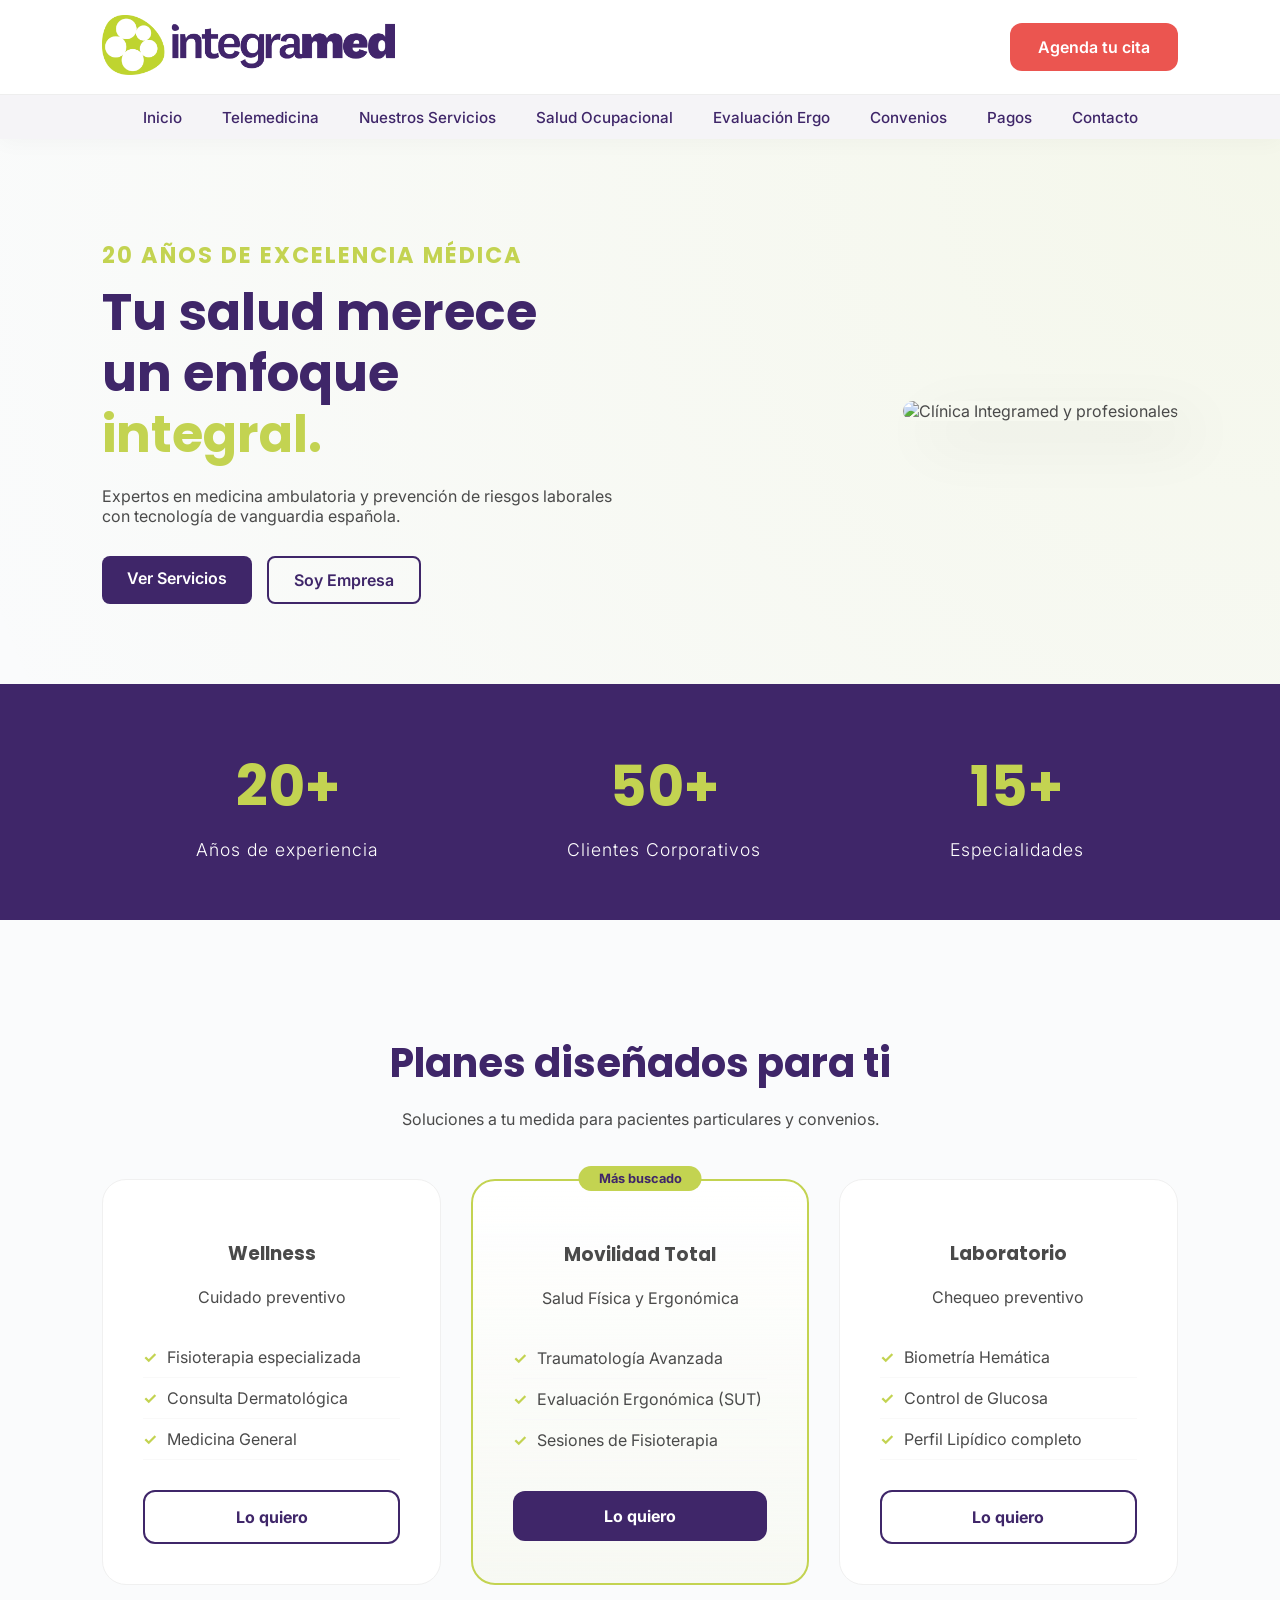
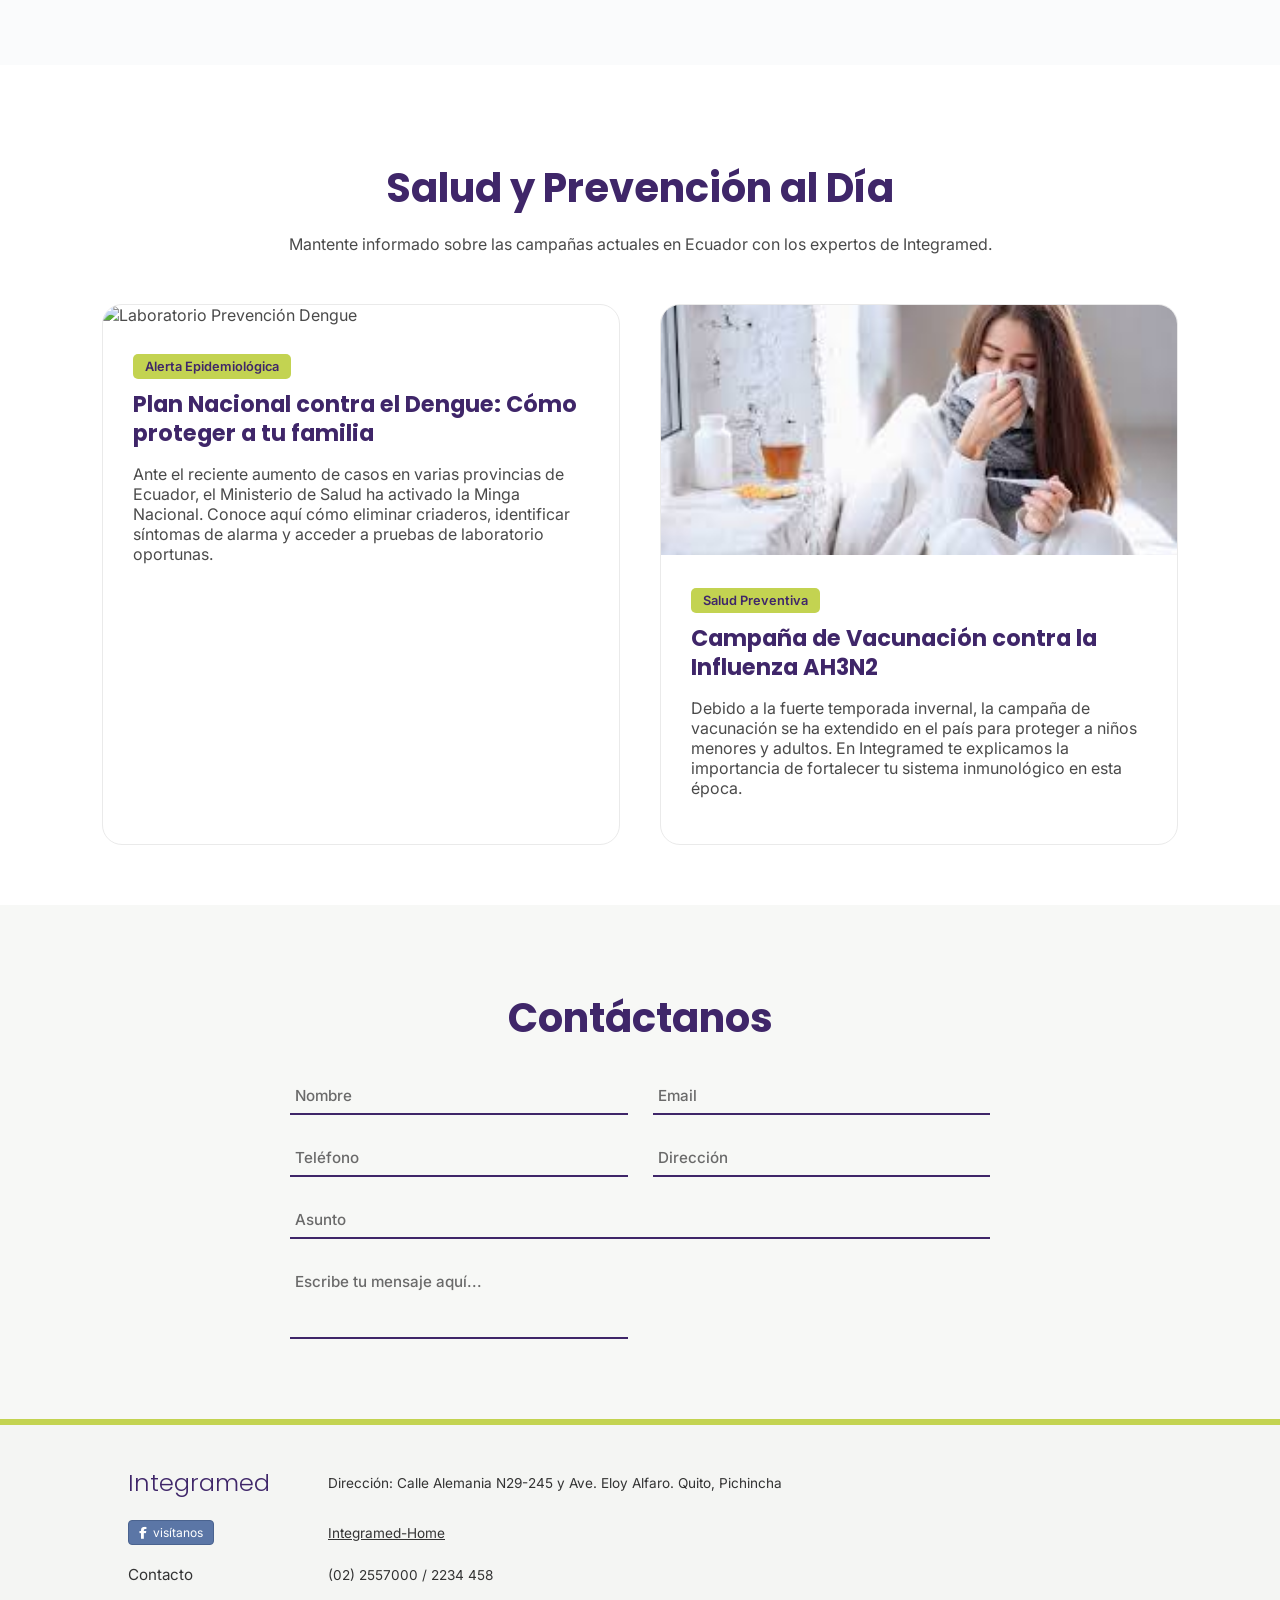
==== index.html @ 058de4e0 "Add files via upload" ====
<!DOCTYPE html>
<html lang="es">
<head>
    <meta charset="UTF-8">
    <meta name="viewport" content="width=device-width, initial-scale=1.0">
    <title>Integramed | Ecosistema de Salud Integral</title>
    <link rel="stylesheet" href="style.css">
    <link href="https://fonts.googleapis.com/css2?family=Inter:wght@300;400;600&family=Poppins:wght@300;400;700&display=swap" rel="stylesheet">
    <link rel="stylesheet" href="https://cdnjs.cloudflare.com/ajax/libs/font-awesome/6.4.0/css/all.min.css">
<script defer src="/_vercel/insights/script.js"></script></head>
<body>

    <!-- HEADER PREMIUM -->
    <header class="navbar">
        <div class="top-header">
            <div class="logo">
                <img src="img/logo.png" alt="Integramed Logo">
            </div>
            <div class="cta-group">
    <a href="https://wa.me/593960520001" target="_blank" class="btn-agenda">Agenda tu cita</a>
            </div>
        </div>
        <nav class="main-nav">
            <ul>
                <li><a href="#">Inicio</a></li>
                <li><a href="#">Telemedicina</a></li>
                <li><a href="servicios.html">Nuestros Servicios</a></li>
                <li><a href="#">Salud Ocupacional</a></li>
                <li><a href="evaluacion-ergo.html">Evaluación Ergo</a></li>
                <li><a href="convenios.html">Convenios</a></li>
                <li><a href="#">Pagos</a></li>
                <li><a href="https://wa.me/593960520001" target="_blank">Contacto</a></li>
            </ul>
        </nav>
    </header>

    <!-- HERO SECTION MODERNO -->
    <section class="hero">
        <div class="hero-container">
            <div class="hero-text">
                <h2 class="aniversario-title">20 Años de Excelencia Médica</h2>
                <h1>Tu salud merece un enfoque <span>integral.</span></h1>
                <p>Expertos en medicina ambulatoria y prevención de riesgos laborales con tecnología de vanguardia española.</p>
                <div class="hero-btns">
                    <a href="servicios.html" class="btn-primary">Ver Servicios</a>
                    <a href="evaluacion-ergo.html" class="btn-secondary">Soy Empresa</a>
                </div>
            </div>
            <div class="hero-image">
                <img src="https://images.unsplash.com/photo-1559839734-2b71ea197ec2?auto=format&fit=crop&w=800&q=80" alt="Clínica Integramed y profesionales">
            </div>
        </div>
    </section>

    <!-- SECCIÓN DE CONFIANZA (ESTADÍSTICAS) -->
    <section class="stats">
        <div class="stat-item">
            <h2>20+</h2>
            <p>Años de experiencia</p>
        </div>
        <div class="stat-item">
            <h2>50+</h2>
            <p>Clientes Corporativos</p>
        </div>
        <div class="stat-item">
            <h2>15+</h2>
            <p>Especialidades</p>
        </div>
    </section>

    <!-- PLANES DE SALUD -->
    <section class="planes-section" id="servicios">
        <div class="section-title">
            <h2>Planes diseñados para ti</h2>
            <p>Soluciones a tu medida para pacientes particulares y convenios.</p>
        </div>
        <div class="planes-grid">
            <div class="plan-card">
                <div class="plan-header">
                    <h3>Wellness</h3>
                    <p>Cuidado preventivo</p>
                </div>
                <ul class="plan-features">
                    <li>Fisioterapia especializada</li>
                    <li>Consulta Dermatológica</li>
                    <li>Medicina General</li>
                </ul>
                <a href="#contacto" class="btn-plan-outline">Lo quiero</a>
            </div>

            <div class="plan-card featured">
                <div class="plan-tag">Más buscado</div>
                <div class="plan-header">
                    <h3>Movilidad Total</h3>
                    <p>Salud Física y Ergonómica</p>
                </div>
                <ul class="plan-features">
                    <li>Traumatología Avanzada</li>
                    <li>Evaluación Ergonómica (SUT)</li>
                    <li>Sesiones de Fisioterapia</li>
                </ul>
                <a href="#contacto" class="btn-plan-filled">Lo quiero</a>
            </div>

            <div class="plan-card">
                <div class="plan-header">
                    <h3>Laboratorio</h3>
                    <p>Chequeo preventivo</p>
                </div>
                <ul class="plan-features">
                    <li>Biometría Hemática</li>
                    <li>Control de Glucosa</li>
                    <li>Perfil Lipídico completo</li>
                </ul>
                <a href="#contacto" class="btn-plan-outline">Lo quiero</a>
            </div>
        </div>
    </section>

    <!-- SECCIÓN DE BLOG / SALUD ACTUAL -->
    <section class="blog-section">
        <div class="section-title">
            <h2>Salud y Prevención al Día</h2>
            <p>Mantente informado sobre las campañas actuales en Ecuador con los expertos de Integramed.</p>
        </div>
        <div class="blog-grid">
            <article class="blog-card">
    <img src="https://images.unsplash.com/photo-1579154204601-01588f351e67?auto=format&fit=crop&w=800&q=80" alt="Laboratorio Prevención Dengue">
    <div class="blog-content">
        <span class="blog-category">Alerta Epidemiológica</span>
        <h3>Plan Nacional contra el Dengue: Cómo proteger a tu familia</h3>
        <p>Ante el reciente aumento de casos en varias provincias de Ecuador, el Ministerio de Salud ha activado la Minga Nacional. Conoce aquí cómo eliminar criaderos, identificar síntomas de alarma y acceder a pruebas de laboratorio oportunas.</p>
        <a href="#" class="btn-link"><!--Leer artículo completo →--></a>
    </div>
</article>

            <article class="blog-card">
    <img src="img/gripe.jpeg" alt="Campaña Vacunación Influenza">
    <div class="blog-content">
        <span class="blog-category">Salud Preventiva</span>
        <h3>Campaña de Vacunación contra la Influenza AH3N2</h3>
        <p>Debido a la fuerte temporada invernal, la campaña de vacunación se ha extendido en el país para proteger a niños menores y adultos. En Integramed te explicamos la importancia de fortalecer tu sistema inmunológico en esta época.</p>
        <a href="https://wa.me/593960520001" target="_blank" class="btn-link"><!--Leer artículo completo →--></a>
    </div>
</article>
        </div>
    </section>

    <!-- FORMULARIO DE CONTACTO MÁS COMPACTO -->
    <section class="contact-section" id="contacto">
        <div class="contact-wrapper">
            
            <!-- NUEVO: Título Contáctanos -->
            <div class="section-title" style="margin-bottom: 30px;">
                <h2>Contáctanos</h2>
            </div>

            <form action="#" class="minimal-form">
                <div class="form-row">
                    <input type="text" placeholder="Nombre" required>
                    <input type="email" placeholder="Email" required>
                </div>
                <div class="form-row">
                    <input type="tel" placeholder="Teléfono">
                    <input type="text" placeholder="Dirección">
                </div>
                <div class="form-row split-left">
                    <input type="text" placeholder="Asunto" class="half-width">
                </div>
                <div class="form-row">
                    <textarea rows="3" placeholder="Escribe tu mensaje aquí..." required></textarea>
                </div>
                <div class="btn-container">
                    <!-- <button type="submit" class="btn-enviar">Enviar</button> -->
                </div>
            </form>
        </div>
    </section>

    <!-- FOOTER MÁS PEQUEÑO -->
    <footer class="custom-footer">
        <div class="footer-grid">
            <div class="footer-col brand-col">
                <h3 class="footer-logo-text">Integramed</h3>
            </div>
            <div class="footer-col info-col">
                <p>Dirección: Calle Alemania N29-245 y Ave. Eloy Alfaro. Quito, Pichincha</p>
            </div>
            
            <div class="footer-col brand-col">
                <a href="#" class="fb-btn"><i class="fab fa-facebook-f"></i> visítanos</a>
            </div>
            <div class="footer-col info-col">
                <p><a href="#" class="footer-link">Integramed-Home</a></p>
            </div>

            <div class="footer-col brand-col">
                <p class="contacto-label">Contacto</p>
            </div>
            <div class="footer-col info-col">
                <p>(02) 2557000 / 2234 458</p>
            </div>
        </div>
    </footer>

</body>
</html>
---- style.css ----
/* VARIABLES DE DISEÑO */
:root {
    --verde: rgb(195, 211, 81);
    --morado: rgb(63, 38, 105);
    --rojo: rgb(235, 85, 80);
    --morado-soft: rgba(63, 38, 105, 0.05);
    --blanco: #ffffff;
    --texto: #4a4a4a;
}

* { box-sizing: border-box; }

body {
    font-family: 'Inter', sans-serif;
    margin: 0;
    color: var(--texto);
    background-color: #fafbfc;
}

h1, h2, h3 { font-family: 'Poppins', sans-serif; }

/* HEADER PREMIUM */
.navbar {
    background: var(--blanco); padding: 0; position: sticky; top: 0;
    z-index: 1000; box-shadow: 0 4px 20px rgba(0,0,0,0.03);
}

.top-header { display: flex; justify-content: space-between; align-items: center; padding: 15px 8%; }
.logo img { height: 60px; }

.btn-agenda {
    background: var(--rojo); color: white; padding: 14px 28px;
    border-radius: 12px; text-decoration: none; font-weight: 600; transition: 0.3s;
}
.btn-agenda:hover { transform: translateY(-2px); box-shadow: 0 5px 15px rgba(235, 85, 80, 0.4); }

/* NAVEGACIÓN */
.main-nav { background: var(--morado-soft); border-top: 1px solid #eee; }
.main-nav ul { list-style: none; display: flex; justify-content: center; gap: 40px; padding: 12px 0; margin: 0; }
.main-nav a { text-decoration: none; color: var(--morado); font-weight: 500; font-size: 0.95rem; transition: 0.3s; }
.main-nav a:hover { color: var(--verde); }

/* HERO SECTION */
.hero { padding: 80px 8%; background: radial-gradient(circle at top right, rgba(195, 211, 81, 0.1), transparent); }
.hero-container { display: flex; align-items: center; gap: 50px; }
.hero-text { flex: 1; }
.hero-image { flex: 1; text-align: right; }
.hero-image img { width: 100%; border-radius: 30px; box-shadow: 20px 20px 60px rgba(0,0,0,0.08); }

.aniversario-title { color: var(--verde); font-size: 1.4rem; font-weight: 700; text-transform: uppercase; letter-spacing: 2px; margin-bottom: 5px; display: block; }
.hero h1 { font-size: 3.2rem; line-height: 1.2; margin: 10px 0 20px 0; color: var(--morado); }
.hero h1 span { color: var(--verde); }
.hero-btns { display: flex; gap: 15px; margin-top: 30px; }

.btn-primary { background: var(--morado); color: white; padding: 12px 25px; text-decoration: none; border-radius: 8px; font-weight: 600; }
.btn-secondary { border: 2px solid var(--morado); color: var(--morado); padding: 12px 25px; text-decoration: none; border-radius: 8px; font-weight: 600; }

/* SECCIÓN STATS (CONFIANZA) */
.stats {
    display: flex;
    justify-content: space-around;
    padding: 60px 8%;
    background: var(--morado);
    color: white;
    text-align: center;
}
.stat-item h2 {
    font-size: 3.5rem;
    color: var(--verde);
    margin: 0 0 10px 0;
}
.stat-item p {
    font-size: 1.1rem;
    margin: 0;
    font-weight: 300;
    letter-spacing: 1px;
}

/* PLANES */
.planes-section { padding: 80px 8%; text-align: center; }
.section-title { margin-bottom: 50px; text-align: center; }
.section-title h2 { color: var(--morado); font-size: 2.5rem; margin-bottom: 10px; }

.planes-grid { display: grid; grid-template-columns: repeat(auto-fit, minmax(300px, 1fr)); gap: 30px; }
.plan-card { background: white; padding: 40px; border-radius: 24px; border: 1px solid #f0f0f0; transition: 0.4s; position: relative; }
.plan-card:hover { transform: translateY(-10px); box-shadow: 0 20px 40px rgba(0,0,0,0.05); }
.plan-card.featured { border: 2px solid var(--verde); background: linear-gradient(180deg, #fff, rgba(195, 211, 81, 0.05)); }

.plan-tag { position: absolute; top: -15px; left: 50%; transform: translateX(-50%); background: var(--verde); color: var(--morado); padding: 5px 20px; border-radius: 50px; font-size: 0.8rem; font-weight: bold; }
.plan-features { list-style: none; padding: 0; margin: 30px 0; text-align: left; }
.plan-features li { padding: 10px 0; border-bottom: 1px solid #f9f9f9; }
.plan-features li::before { content: "✓"; color: var(--verde); margin-right: 10px; font-weight: bold; }

.btn-plan-filled { display: block; background: var(--morado); color: white; padding: 15px; border-radius: 12px; text-decoration: none; font-weight: bold; text-align: center; }
.btn-plan-outline { display: block; border: 2px solid var(--morado); color: var(--morado); padding: 15px; border-radius: 12px; text-decoration: none; font-weight: bold; text-align: center; }

/* SECCIÓN DE BLOG */
.blog-section { padding: 60px 8%; background: white; }
.blog-grid { display: grid; grid-template-columns: repeat(auto-fit, minmax(350px, 1fr)); gap: 40px; }
.blog-card { background: white; border-radius: 20px; overflow: hidden; border: 1px solid #eaeaea; transition: 0.3s; }
.blog-card:hover { transform: translateY(-5px); box-shadow: 0 10px 30px rgba(0,0,0,0.08); }
.blog-card img { width: 100%; height: 250px; object-fit: cover; }
.blog-content { padding: 30px; }
.blog-category { background: var(--verde); color: var(--morado); padding: 5px 12px; border-radius: 5px; font-size: 0.8rem; font-weight: 600; }
.blog-content h3 { color: var(--morado); font-size: 1.4rem; margin: 15px 0; line-height: 1.3; }
.btn-link { color: var(--rojo); text-decoration: none; font-weight: bold; }

/* CONTACTO */
.contact-section { background-color: #f7f8f6; padding: 50px 10%; display: flex; justify-content: center; }
.contact-wrapper { width: 100%; max-width: 700px; }
.minimal-form .form-row { display: grid; grid-template-columns: 1fr 1fr; gap: 25px; margin-bottom: 25px; }
.minimal-form .split-left { grid-template-columns: 1fr; }
.half-width { width: 48%; }
.minimal-form input, .minimal-form textarea { width: 100%; padding: 8px 5px; border: none; border-bottom: 2px solid var(--morado); background: transparent; font-family: 'Inter', sans-serif; font-size: 0.95rem; font-weight: 500; color: #333; outline: none; resize: none; }
.minimal-form input::placeholder, .minimal-form textarea::placeholder { color: #6a6a6a; font-weight: 500; }
.btn-container { text-align: center; margin-top: 30px; }
.btn-enviar { background: white; color: #333; font-family: 'Poppins', sans-serif; font-weight: 700; font-size: 1.1rem; padding: 12px 45px; border: none; box-shadow: 0 4px 15px rgba(0,0,0,0.05); cursor: pointer; transition: 0.3s; }

/* FOOTER */
.custom-footer { background-color: #f4f5f3; border-top: 6px solid var(--verde); padding: 40px 10%; }
.footer-grid { display: grid; grid-template-columns: 180px 1fr; row-gap: 20px; column-gap: 20px; align-items: center; }
.footer-logo-text { font-family: 'Poppins', sans-serif; color: var(--morado); font-size: 1.5rem; font-weight: 300; margin: 0; }
.fb-btn { display: inline-flex; align-items: center; background-color: #5b76a6; color: white; padding: 4px 10px; border-radius: 4px; border: 1px solid #4a638f; text-decoration: none; font-size: 0.75rem; gap: 6px; }
.contacto-label { margin: 0; font-weight: 400; color: #333; font-size: 0.95rem; }
.info-col p { margin: 0; color: #333; font-size: 0.85rem; }
.footer-link { color: #333; text-decoration: underline; }

/* PÁGINA SERVICIOS INTERNA */
.services-page { padding: 60px 10%; background-color: #f7f8f6; }
.services-page-title { text-align: center; margin-bottom: 50px; }
.services-page-title h2 { color: var(--morado); font-size: 2.5rem; margin-bottom: 10px; }
.services-grid-3 { display: grid; grid-template-columns: repeat(3, 1fr); gap: 30px; }
.service-column { display: flex; flex-direction: column; border-radius: 25px; overflow: hidden; box-shadow: 0 10px 30px rgba(0,0,0,0.05); color: white; }
.col-purple { background-color: #6d1b7b; }
.col-green { background-color: #5e8a21; }
.col-blue { background-color: #1a5ea8; }
.service-img { width: 100%; height: 250px; object-fit: cover; }
.service-content { padding: 40px 30px; flex: 1; }
.service-content h3 { font-size: 1.8rem; margin-top: 0; margin-bottom: 40px; line-height: 1.2; font-weight: 700; }
.service-list { list-style: none; padding: 0; margin: 0; }
.service-list li { display: flex; align-items: center; gap: 15px; margin-bottom: 25px; font-size: 1.1rem; font-weight: 500; }
.icon-circle { width: 45px; height: 45px; background-color: rgba(255, 255, 255, 0.15); border-radius: 50%; display: flex; justify-content: center; align-items: center; font-size: 1.2rem; flex-shrink: 0; }

/* PÁGINA CONVENIOS */
.convenios-hero { padding: 80px 10% 40px; background-color: #fafbfc; }
.logos-section { padding: 0 10% 80px; }
.logos-container { display: grid; grid-template-columns: repeat(auto-fit, minmax(280px, 1fr)); gap: 30px; }
.logo-card { background: white; padding: 40px 30px; border-radius: 20px; text-align: center; box-shadow: 0 10px 30px rgba(0,0,0,0.03); border: 1px solid #f0f0f0; transition: 0.3s; }
.logo-card:hover { transform: translateY(-5px); box-shadow: 0 15px 40px rgba(0,0,0,0.08); }
.logo-img-wrapper { height: 100px; display: flex; align-items: center; justify-content: center; margin-bottom: 25px; }
.logo-img-wrapper img { max-width: 180px; max-height: 80px; object-fit: contain; }
.logo-card h3 { color: var(--morado); margin-bottom: 15px; }
.logo-card p { font-size: 0.95rem; color: #666; line-height: 1.5; }
.convenio-info { padding-bottom: 80px; display: flex; justify-content: center; }
.info-box { background-color: var(--morado-soft); padding: 40px; border-radius: 20px; max-width: 800px; text-align: center; border: 1px dashed var(--morado); }
.info-box i { font-size: 2rem; color: var(--morado); margin-bottom: 15px; }
.info-box p { margin-bottom: 25px; font-weight: 500; }

/* ========================================================
   RE-DISEÑO TOTAL PARA CELULARES (RESPONSIVE) 
   Este bloque arregla el choque de logo y botón
======================================================== */

@media (max-width: 768px) {
    /* Header: Logo arriba y botón abajo centrados */
    .top-header {
        flex-direction: column;
        gap: 15px;
        padding: 20px 5%;
        text-align: center;
    }
    
    .logo img { height: 45px; } /* Logo más proporcional */
    
    .btn-agenda {
        width: 100%; /* Botón de ancho completo para clic fácil */
        padding: 12px;
        text-align: center;
        display: block;
    }

    /* Navegación: Permitir que los items bajen y no se amontonen */
    .main-nav ul {
        flex-wrap: wrap;
        gap: 10px 15px;
        padding: 15px 5%;
        justify-content: center;
    }
    
    .main-nav a { font-size: 0.8rem; }

    /* Hero Principal */
    .hero { padding: 40px 5%; }
    .hero-container { flex-direction: column; text-align: center; gap: 30px; }
    .hero h1 { font-size: 2.2rem; }
    .hero-image { text-align: center; width: 100%; }
    .hero-btns { justify-content: center; flex-direction: column; }
    .btn-primary, .btn-secondary { width: 100%; text-align: center; }

    /* Stats */
    .stats { flex-direction: column; gap: 30px; padding: 40px 5%; }
    .stat-item h2 { font-size: 2.8rem; }

    /* Página de Servicios */
    .services-page-title h2 { font-size: 1.8rem; }
    .services-grid-3 { grid-template-columns: 1fr; gap: 30px; }
    .service-content h3 { font-size: 1.4rem; margin-bottom: 20px; }
    .service-list li { font-size: 1rem; margin-bottom: 15px; }
    .icon-circle { width: 35px; height: 35px; font-size: 1rem; }

    /* Convenios */
    .logos-container { grid-template-columns: 1fr; }
    .info-box { padding: 25px; margin: 0 5%; }

    /* Contacto */
    .contact-section { padding: 40px 5%; }
    .minimal-form .form-row { grid-template-columns: 1fr; gap: 20px; }
    .half-width { width: 100%; }
    .btn-enviar { width: 100%; }

    /* Footer */
    .footer-grid {
        grid-template-columns: 1fr;
        text-align: center;
        gap: 15px;
    }
    .footer-col { justify-content: center; display: flex; }
}


/* =========================================
   DISEÑO PÁGINA "EVALUACIÓN ERGO"
========================================= */
.ergo-hero {
    padding: 100px 10%;
    background: linear-gradient(135deg, var(--morado) 0%, #2a1a4a 100%);
    color: white;
    text-align: center;
}

.tech-badge {
    background: var(--verde);
    color: var(--morado);
    padding: 8px 20px;
    border-radius: 50px;
    font-weight: 700;
    text-transform: uppercase;
    font-size: 0.8rem;
    letter-spacing: 1px;
}

.ergo-hero h1 { font-size: 3rem; margin: 25px 0; }
.ergo-hero h1 span { color: var(--verde); }
.ergo-hero p { max-width: 800px; margin: 0 auto; font-size: 1.2rem; opacity: 0.9; }

.ibv-intro { padding: 80px 10%; background: white; }
.ibv-container { display: flex; align-items: center; gap: 60px; }
.ibv-text { flex: 1; }
.ibv-image { flex: 1; }
.ibv-image img { width: 100%; border-radius: 20px; box-shadow: 0 20px 50px rgba(0,0,0,0.1); }

.ibv-features { margin-top: 30px; }
.ibv-feat-item { display: flex; align-items: center; gap: 15px; margin-bottom: 20px; font-weight: 600; color: var(--morado); }
.ibv-feat-item i { color: var(--verde); font-size: 1.5rem; }

.ergo-modules { padding: 80px 10%; background: #f8f9fa; text-align: center; }
.modules-grid { display: grid; grid-template-columns: repeat(auto-fit, minmax(250px, 1fr)); gap: 30px; margin-top: 50px; }
.module-card { background: white; padding: 40px; border-radius: 20px; transition: 0.3s; border-bottom: 4px solid var(--verde); }
.module-card i { font-size: 3rem; color: var(--morado); margin-bottom: 20px; }
.module-card h3 { color: var(--morado); margin-bottom: 15px; }

.ergo-benefits { padding: 80px 10%; background: white; }
.benefit-box { background: var(--morado-soft); padding: 50px; border-radius: 30px; border: 1px solid var(--verde); text-align: center; }
.benefit-box ul { list-style: none; padding: 0; margin: 30px 0; text-align: left; max-width: 600px; margin: 30px auto; }
.benefit-box li { margin-bottom: 15px; font-size: 1.1rem; display: flex; gap: 10px; }
.benefit-box li::before { content: "✔"; color: var(--verde); font-weight: bold; }

@media (max-width: 768px) {
    .ibv-container { flex-direction: column; }
    .ergo-hero h1 { font-size: 2.2rem; }
}
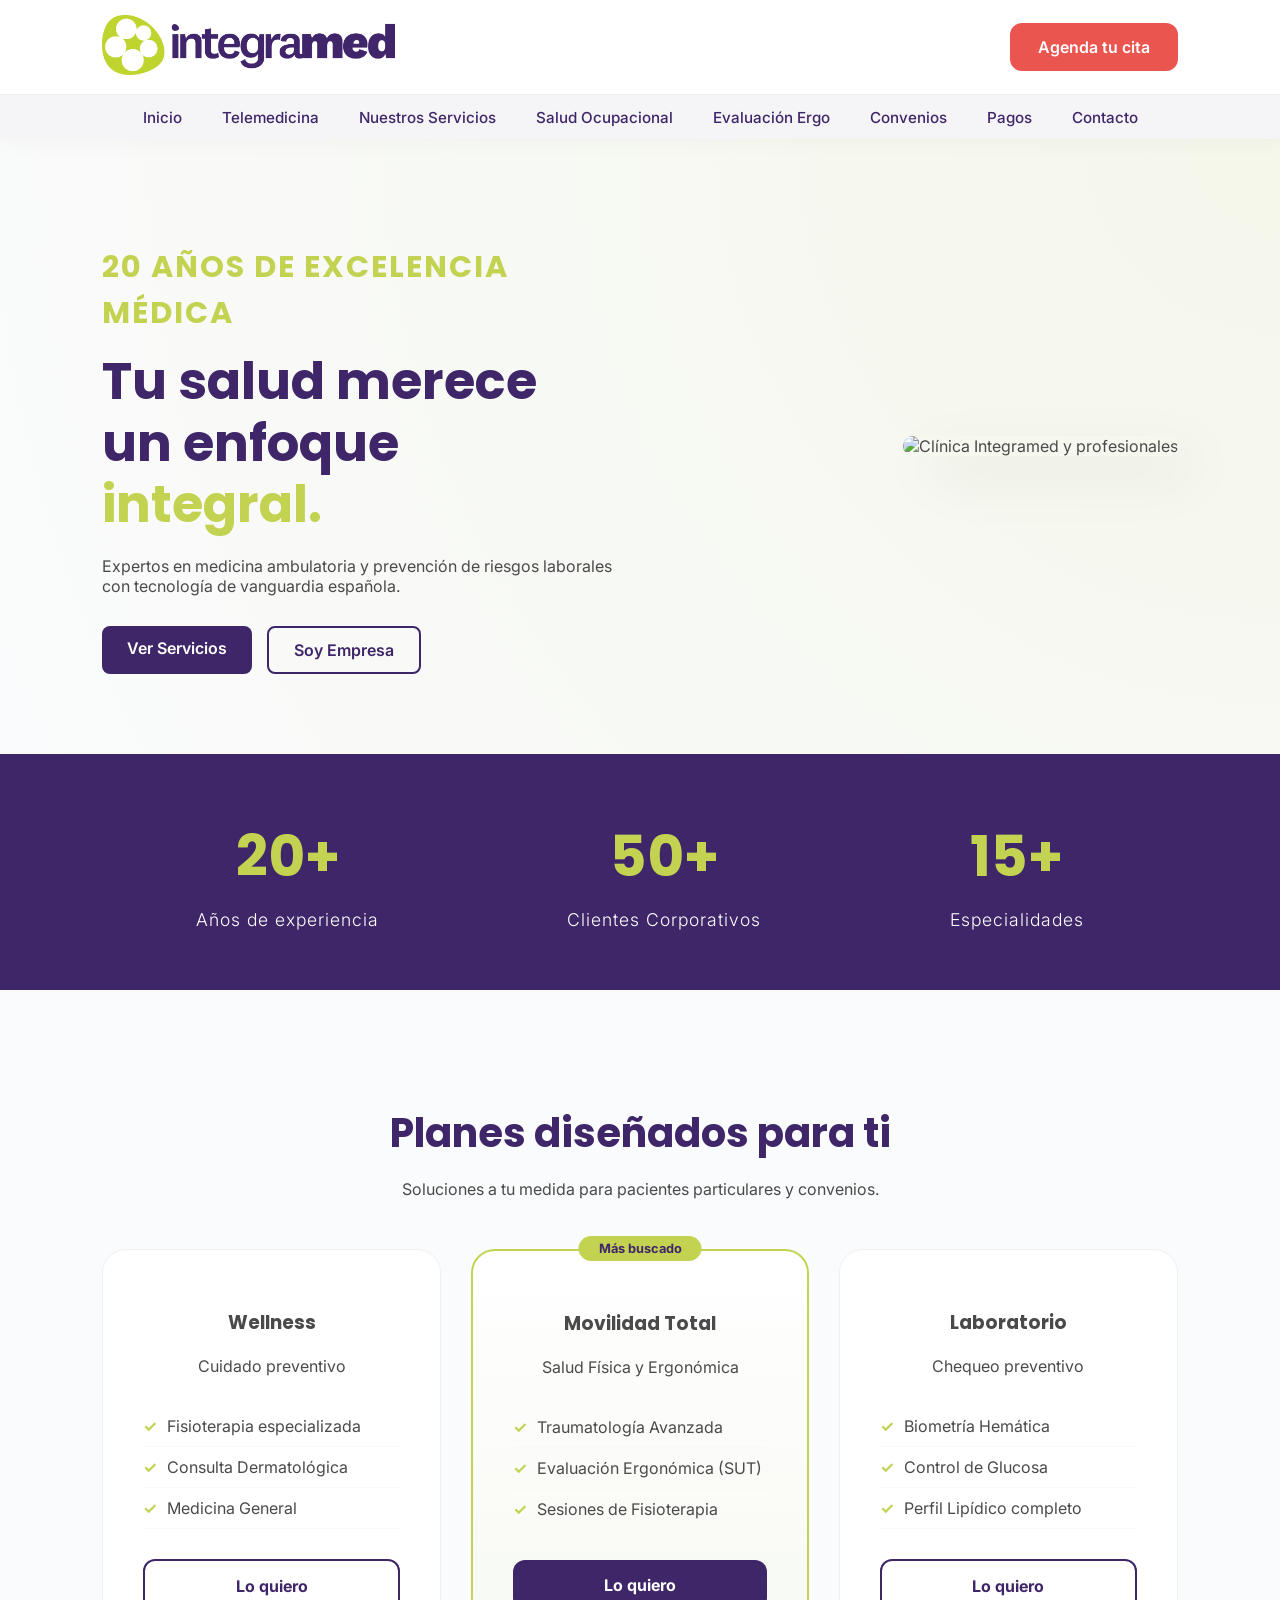
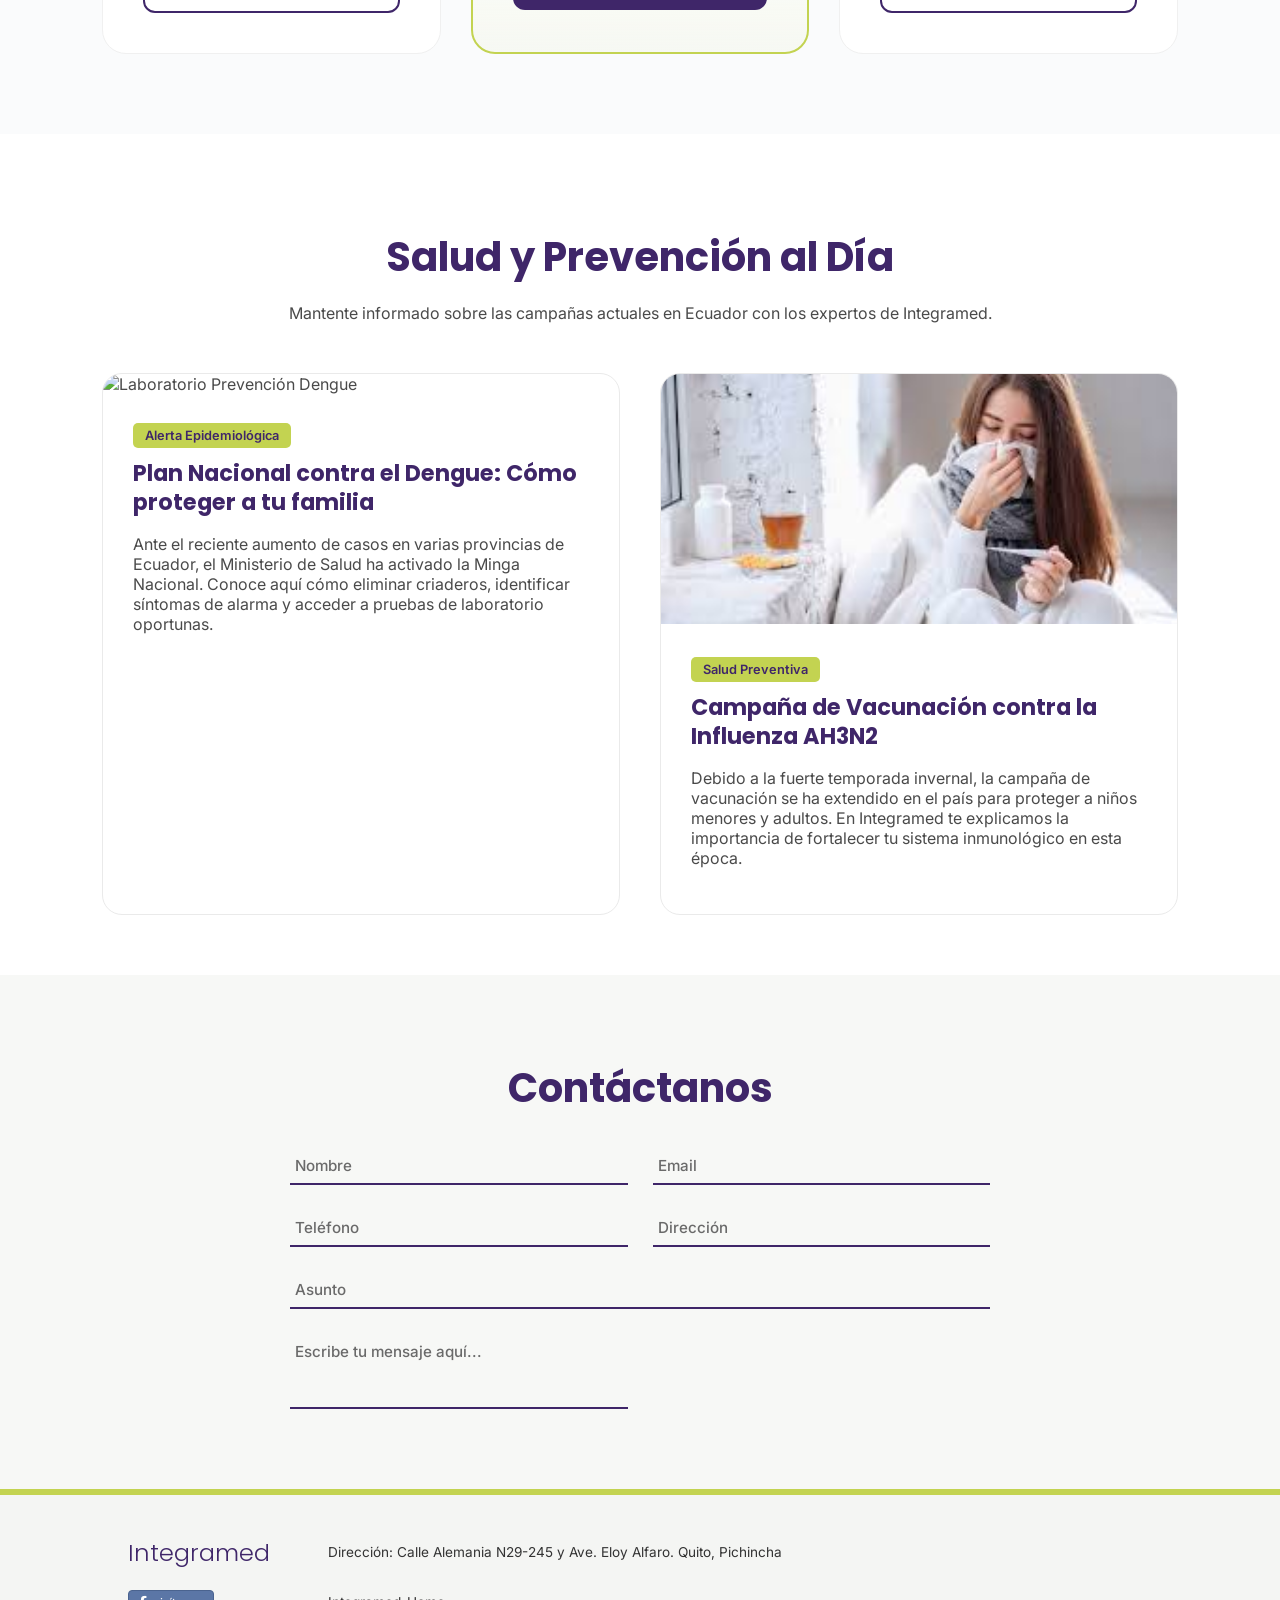
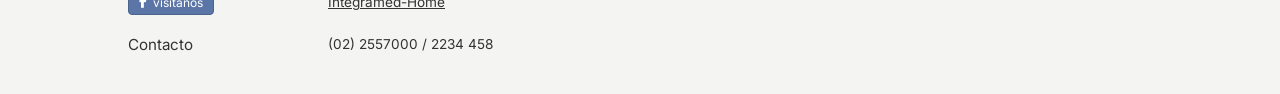
==== commit 8cbd7993: "Add files via upload" ====
--- a/index.html
+++ b/index.html
@@ -203,5 +203,26 @@
         </div>
     </footer>
 
+
+    <script>
+    let lastScrollTop = 0;
+    const navbar = document.querySelector('.navbar');
+
+    window.addEventListener('scroll', function() {
+        let scrollTop = window.pageYOffset || document.documentElement.scrollTop;
+        
+        // Solo aplica en pantallas de celular (menos de 768px)
+        if (window.innerWidth < 768) {
+            // Si bajas más de 100px y vas hacia abajo
+            if (scrollTop > lastScrollTop && scrollTop > 100) {
+                navbar.classList.add('header-hidden');
+            } else {
+                // Si vas hacia arriba, muéstralo
+                navbar.classList.remove('header-hidden');
+            }
+        }
+        lastScrollTop = scrollTop;
+    });
+</script>
 </body>
 </html>
--- a/style.css
+++ b/style.css
@@ -23,6 +23,12 @@
 .navbar {
     background: var(--blanco); padding: 0; position: sticky; top: 0;
     z-index: 1000; box-shadow: 0 4px 20px rgba(0,0,0,0.03);
+    transition: transform 0.3s ease; /* Efecto para esconderse */
+}
+
+/* Clase para ocultar el menú con el scroll (se activa con el Script) */
+.header-hidden {
+    transform: translateY(-100%);
 }
 
 .top-header { display: flex; justify-content: space-between; align-items: center; padding: 15px 8%; }
@@ -47,7 +53,7 @@
 .hero-image { flex: 1; text-align: right; }
 .hero-image img { width: 100%; border-radius: 30px; box-shadow: 20px 20px 60px rgba(0,0,0,0.08); }
 
-.aniversario-title { color: var(--verde); font-size: 1.4rem; font-weight: 700; text-transform: uppercase; letter-spacing: 2px; margin-bottom: 5px; display: block; }
+.aniversario-title { color: var(--verde); font-size: 1.9rem; font-weight: 700; text-transform: uppercase; letter-spacing: 2px; margin-bottom: 15px; display: block; }
 .hero h1 { font-size: 3.2rem; line-height: 1.2; margin: 10px 0 20px 0; color: var(--morado); }
 .hero h1 span { color: var(--verde); }
 .hero-btns { display: flex; gap: 15px; margin-top: 30px; }
@@ -156,126 +162,112 @@
 .info-box i { font-size: 2rem; color: var(--morado); margin-bottom: 15px; }
 .info-box p { margin-bottom: 25px; font-weight: 500; }
 
-/* ========================================================
-   RE-DISEÑO TOTAL PARA CELULARES (RESPONSIVE) 
-   Este bloque arregla el choque de logo y botón
-======================================================== */
-
-@media (max-width: 768px) {
-    /* Header: Logo arriba y botón abajo centrados */
-    .top-header {
-        flex-direction: column;
-        gap: 15px;
-        padding: 20px 5%;
-        text-align: center;
-    }
-    
-    .logo img { height: 45px; } /* Logo más proporcional */
-    
-    .btn-agenda {
-        width: 100%; /* Botón de ancho completo para clic fácil */
-        padding: 12px;
-        text-align: center;
-        display: block;
-    }
-
-    /* Navegación: Permitir que los items bajen y no se amontonen */
-    .main-nav ul {
-        flex-wrap: wrap;
-        gap: 10px 15px;
-        padding: 15px 5%;
-        justify-content: center;
-    }
-    
-    .main-nav a { font-size: 0.8rem; }
-
-    /* Hero Principal */
-    .hero { padding: 40px 5%; }
-    .hero-container { flex-direction: column; text-align: center; gap: 30px; }
-    .hero h1 { font-size: 2.2rem; }
-    .hero-image { text-align: center; width: 100%; }
-    .hero-btns { justify-content: center; flex-direction: column; }
-    .btn-primary, .btn-secondary { width: 100%; text-align: center; }
-
-    /* Stats */
-    .stats { flex-direction: column; gap: 30px; padding: 40px 5%; }
-    .stat-item h2 { font-size: 2.8rem; }
-
-    /* Página de Servicios */
-    .services-page-title h2 { font-size: 1.8rem; }
-    .services-grid-3 { grid-template-columns: 1fr; gap: 30px; }
-    .service-content h3 { font-size: 1.4rem; margin-bottom: 20px; }
-    .service-list li { font-size: 1rem; margin-bottom: 15px; }
-    .icon-circle { width: 35px; height: 35px; font-size: 1rem; }
-
-    /* Convenios */
-    .logos-container { grid-template-columns: 1fr; }
-    .info-box { padding: 25px; margin: 0 5%; }
-
-    /* Contacto */
-    .contact-section { padding: 40px 5%; }
-    .minimal-form .form-row { grid-template-columns: 1fr; gap: 20px; }
-    .half-width { width: 100%; }
-    .btn-enviar { width: 100%; }
-
-    /* Footer */
-    .footer-grid {
-        grid-template-columns: 1fr;
-        text-align: center;
-        gap: 15px;
-    }
-    .footer-col { justify-content: center; display: flex; }
-}
-
-
-/* =========================================
-   DISEÑO PÁGINA "EVALUACIÓN ERGO"
-========================================= */
-.ergo-hero {
-    padding: 100px 10%;
-    background: linear-gradient(135deg, var(--morado) 0%, #2a1a4a 100%);
-    color: white;
-    text-align: center;
-}
-
-.tech-badge {
-    background: var(--verde);
-    color: var(--morado);
-    padding: 8px 20px;
-    border-radius: 50px;
-    font-weight: 700;
-    text-transform: uppercase;
-    font-size: 0.8rem;
-    letter-spacing: 1px;
-}
-
+/* PÁGINA "EVALUACIÓN ERGO" */
+.ergo-hero { padding: 100px 10%; background: linear-gradient(135deg, var(--morado) 0%, #2a1a4a 100%); color: white; text-align: center; }
+.tech-badge { background: var(--verde); color: var(--morado); padding: 8px 20px; border-radius: 50px; font-weight: 700; text-transform: uppercase; font-size: 0.8rem; letter-spacing: 1px; }
 .ergo-hero h1 { font-size: 3rem; margin: 25px 0; }
 .ergo-hero h1 span { color: var(--verde); }
 .ergo-hero p { max-width: 800px; margin: 0 auto; font-size: 1.2rem; opacity: 0.9; }
-
 .ibv-intro { padding: 80px 10%; background: white; }
 .ibv-container { display: flex; align-items: center; gap: 60px; }
 .ibv-text { flex: 1; }
 .ibv-image { flex: 1; }
 .ibv-image img { width: 100%; border-radius: 20px; box-shadow: 0 20px 50px rgba(0,0,0,0.1); }
-
 .ibv-features { margin-top: 30px; }
 .ibv-feat-item { display: flex; align-items: center; gap: 15px; margin-bottom: 20px; font-weight: 600; color: var(--morado); }
 .ibv-feat-item i { color: var(--verde); font-size: 1.5rem; }
-
 .ergo-modules { padding: 80px 10%; background: #f8f9fa; text-align: center; }
 .modules-grid { display: grid; grid-template-columns: repeat(auto-fit, minmax(250px, 1fr)); gap: 30px; margin-top: 50px; }
 .module-card { background: white; padding: 40px; border-radius: 20px; transition: 0.3s; border-bottom: 4px solid var(--verde); }
 .module-card i { font-size: 3rem; color: var(--morado); margin-bottom: 20px; }
 .module-card h3 { color: var(--morado); margin-bottom: 15px; }
-
 .ergo-benefits { padding: 80px 10%; background: white; }
 .benefit-box { background: var(--morado-soft); padding: 50px; border-radius: 30px; border: 1px solid var(--verde); text-align: center; }
 .benefit-box ul { list-style: none; padding: 0; margin: 30px 0; text-align: left; max-width: 600px; margin: 30px auto; }
 .benefit-box li { margin-bottom: 15px; font-size: 1.1rem; display: flex; gap: 10px; }
 .benefit-box li::before { content: "✔"; color: var(--verde); font-weight: bold; }
 
+/* ========================================================
+   OPTIMIZACIÓN PROFUNDA PARA CELULARES (RESPONSIVE) 
+======================================================== */
+
 @media (max-width: 768px) {
-    .ibv-container { flex-direction: column; }
-    .ergo-hero h1 { font-size: 2.2rem; }
+    /* Header compacto: Logo arriba y botón abajo centrados */
+    .top-header {
+        flex-direction: column;
+        gap: 12px;
+        padding: 15px 5%;
+        text-align: center;
+    }
+    
+    .logo img { height: 42px; } /* Proporción eficiente */
+    
+    .btn-agenda {
+        width: 100%; 
+        padding: 10px;
+        font-size: 0.85rem;
+        display: block;
+    }
+
+    /* Menú mucho más compacto y eficiente */
+    .main-nav ul {
+        flex-wrap: wrap;
+        gap: 8px 12px;
+        padding: 12px 5%;
+        justify-content: center;
+    }
+    
+    .main-nav a { font-size: 0.75rem; letter-spacing: 0; }
+
+    /* Hero Principal con textos optimizados */
+    .hero { padding: 40px 5%; }
+    .hero-container { flex-direction: column; text-align: center; gap: 30px; }
+    .aniversario-title { font-size: 1.1rem; letter-spacing: 1px; margin-bottom: 10px; }
+    .hero h1 { font-size: 1.9rem; } /* Más pequeño para que no se amontone */
+    .hero p { font-size: 0.9rem; }
+    .hero-image { text-align: center; width: 100%; }
+    .hero-btns { justify-content: center; flex-direction: column; gap: 10px; }
+    .btn-primary, .btn-secondary { width: 100%; text-align: center; padding: 10px; }
+
+    /* Stats ajustadas */
+    .stats { flex-direction: column; gap: 30px; padding: 40px 5%; }
+    .stat-item h2 { font-size: 2.3rem; }
+    .stat-item p { font-size: 0.9rem; }
+
+    /* Página de Servicios */
+    .services-page-title h2 { font-size: 1.6rem; }
+    .services-grid-3 { grid-template-columns: 1fr; gap: 30px; }
+    .service-content { padding: 30px 20px; }
+    .service-content h3 { font-size: 1.3rem; margin-bottom: 20px; }
+    .service-list li { font-size: 0.9rem; margin-bottom: 15px; }
+    .icon-circle { width: 35px; height: 35px; font-size: 1rem; }
+
+    /* ARREGLO BOTÓN VERDE (Badge Ergo) en móviles */
+    .tech-badge {
+        display: inline-block;
+        white-space: normal; /* Permite que el texto salte de línea */
+        max-width: 90%;
+        line-height: 1.3;
+        font-size: 0.75rem;
+        padding: 8px 15px;
+        text-align: center;
+    }
+    
+    .ergo-hero h1 { font-size: 1.8rem; }
+    .ibv-container { flex-direction: column; gap: 30px; }
+    .ibv-feat-item { font-size: 0.9rem; }
+
+    /* Contacto y Blog */
+    .blog-content h3 { font-size: 1.2rem; }
+    .contact-section { padding: 40px 5%; }
+    .minimal-form .form-row { grid-template-columns: 1fr; gap: 20px; }
+    .half-width { width: 100%; }
+    .btn-enviar { width: 100%; padding: 12px; }
+
+    /* Footer eficiente */
+    .custom-footer { padding: 30px 5%; }
+    .footer-grid { grid-template-columns: 1fr; text-align: center; }
+    .footer-logo-text { font-size: 1.3rem; }
+    .info-col p { font-size: 0.8rem; }
+    .footer-col { justify-content: center; display: flex; }
 }
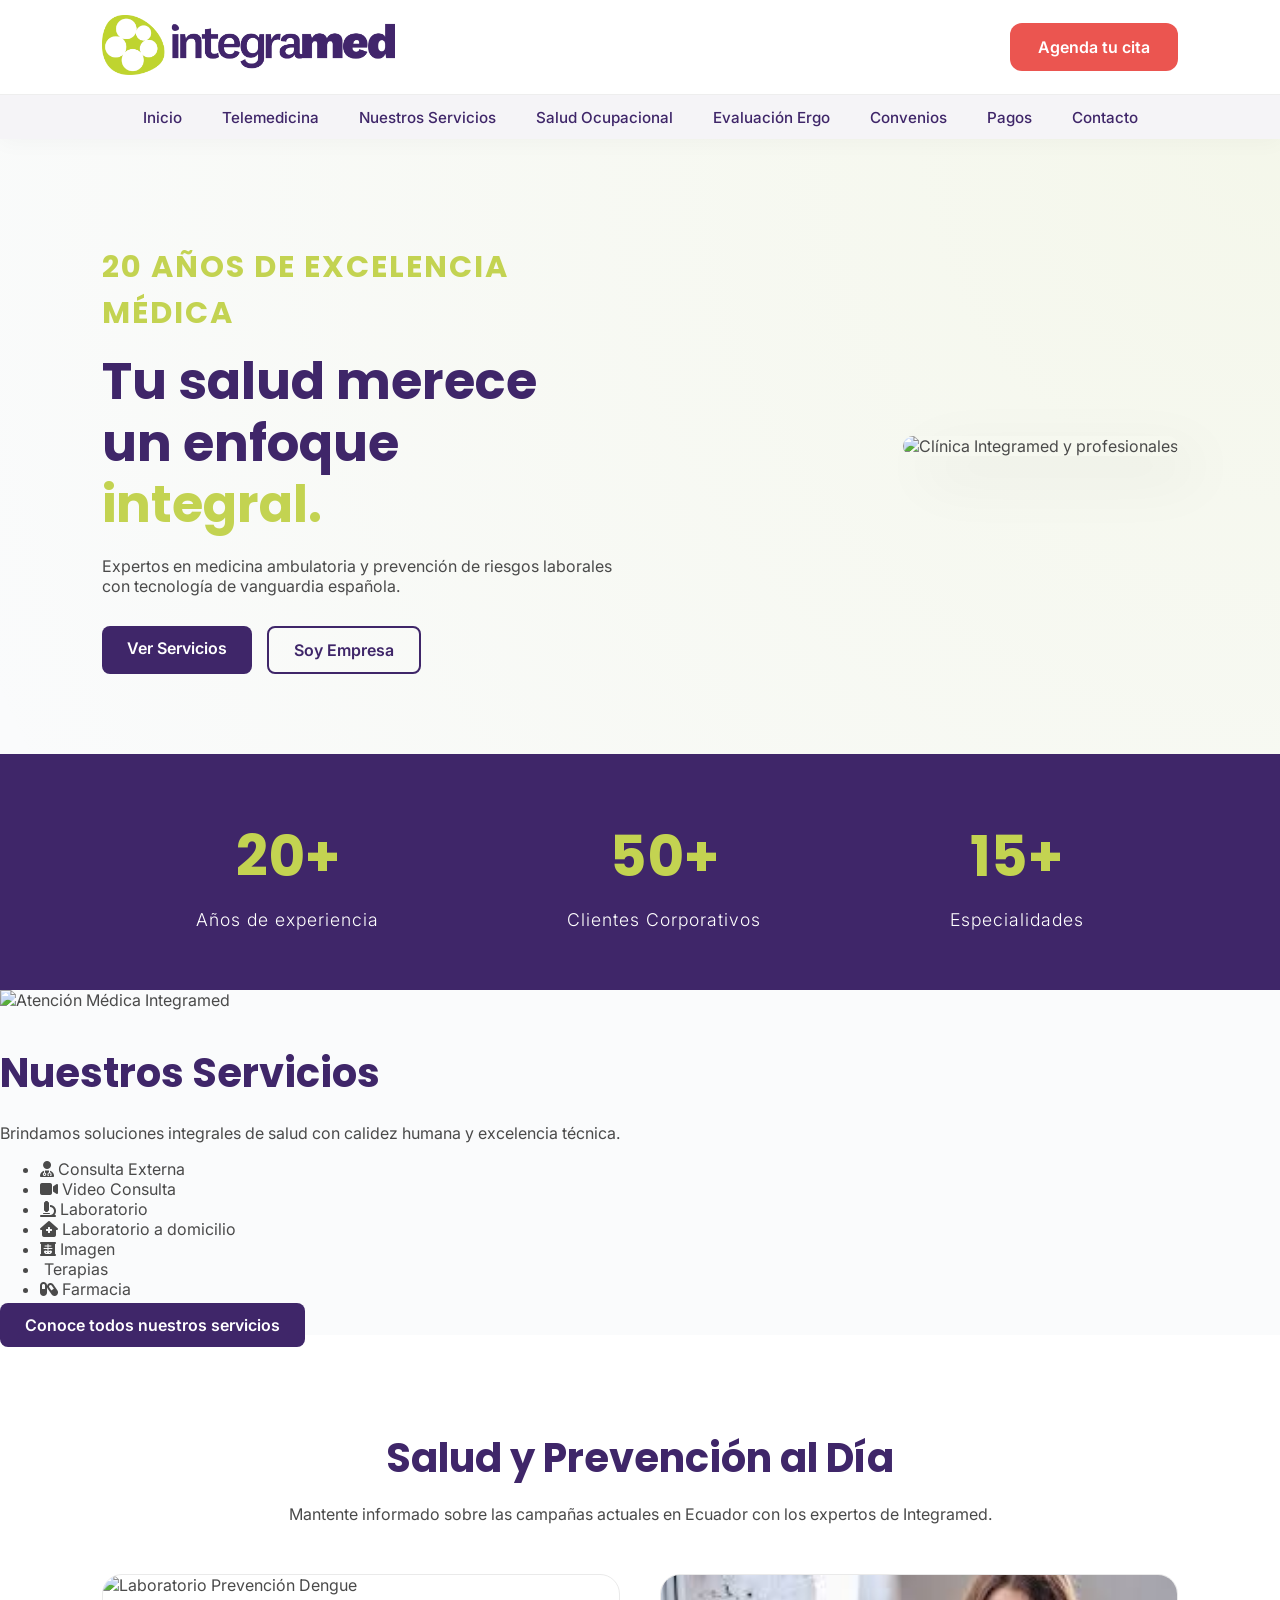
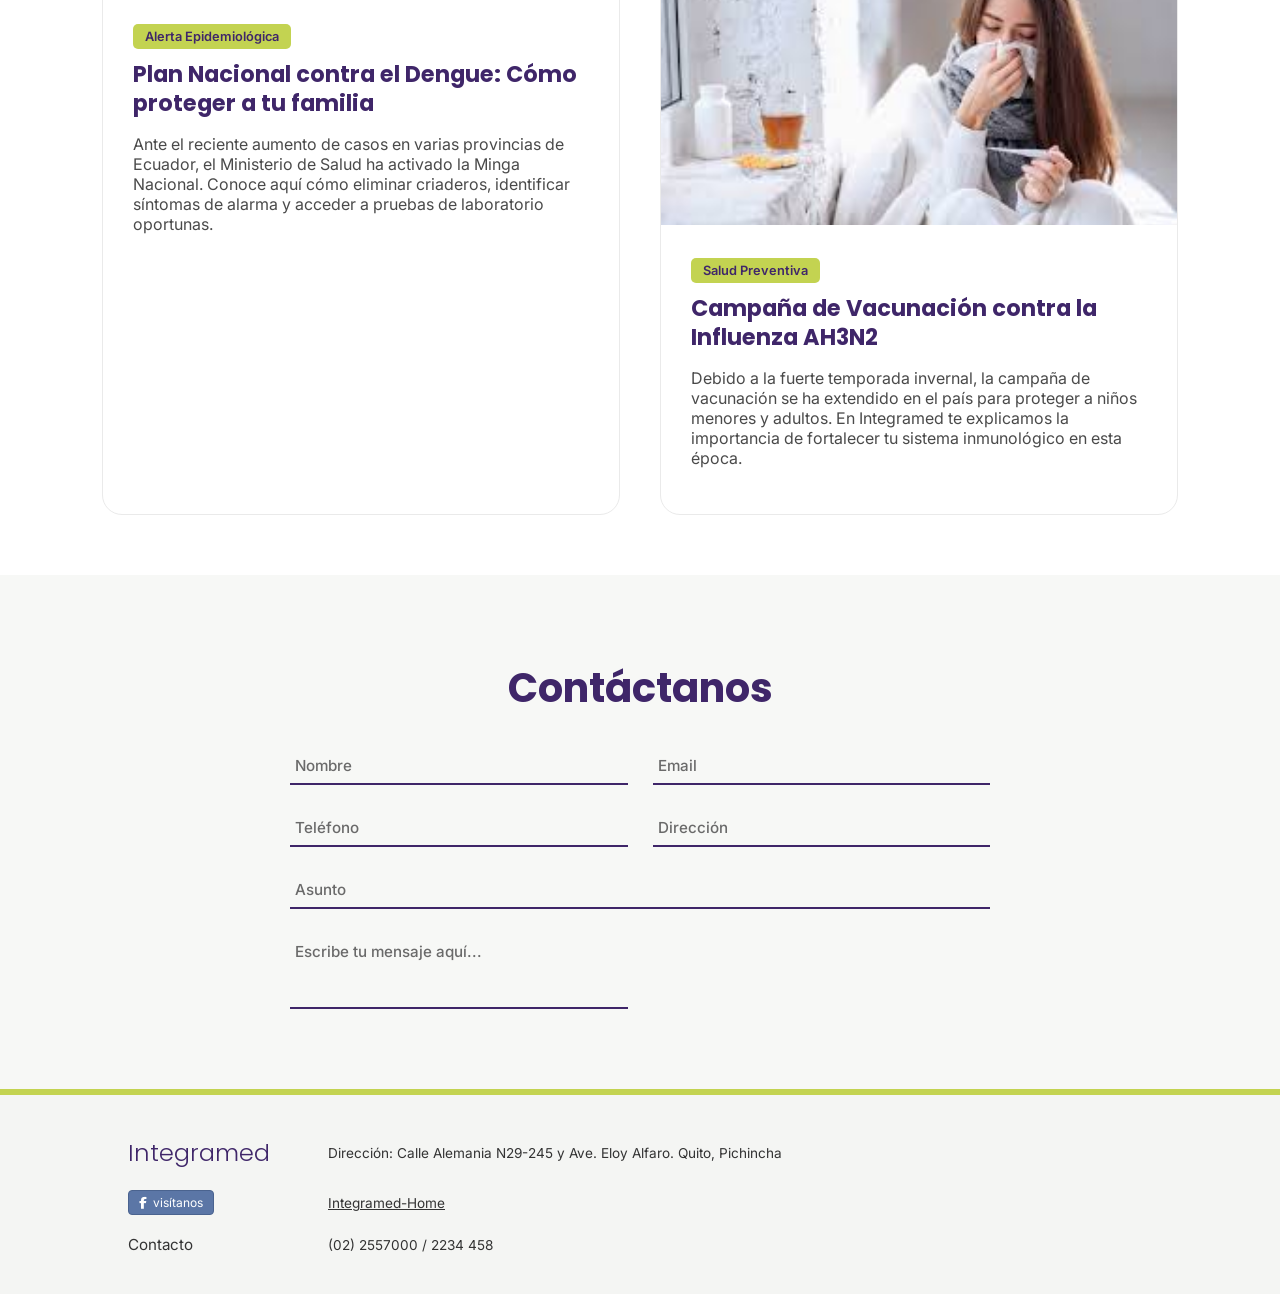
==== commit 08830622: "Add files via upload" ====
--- a/index.html
+++ b/index.html
@@ -52,7 +52,7 @@
         </div>
     </section>
 
-    <!-- SECCIÓN DE CONFIANZA (ESTADÍSTICAS) -->
+ <!-- SECCIÓN DE CONFIANZA (ESTADÍSTICAS) -->
     <section class="stats">
         <div class="stat-item">
             <h2>20+</h2>
@@ -68,51 +68,39 @@
         </div>
     </section>
 
-    <!-- PLANES DE SALUD -->
+    <!-- SECCIÓN DE PLANES DESACTIVADA (COMENTARIO) 
     <section class="planes-section" id="servicios">
         <div class="section-title">
             <h2>Planes diseñados para ti</h2>
             <p>Soluciones a tu medida para pacientes particulares y convenios.</p>
         </div>
         <div class="planes-grid">
-            <div class="plan-card">
-                <div class="plan-header">
-                    <h3>Wellness</h3>
-                    <p>Cuidado preventivo</p>
-                </div>
-                <ul class="plan-features">
-                    <li>Fisioterapia especializada</li>
-                    <li>Consulta Dermatológica</li>
-                    <li>Medicina General</li>
+            ... (Código de planes oculto) ...
+        </div>
+    </section>
+    -->
+
+    <!-- NUEVA SECCIÓN DE SERVICIOS EN HOME -->
+    <section class="servicios-home">
+        <div class="servicios-home-container">
+            <div class="servicios-home-image">
+                <img src="img/consulta2.png" alt="Atención Médica Integramed">
+            </div>
+            <div class="servicios-home-text">
+                <div class="section-title" style="text-align: left; margin-bottom: 20px;">
+                    <h2>Nuestros Servicios</h2>
+                </div>
+                <p>Brindamos soluciones integrales de salud con calidez humana y excelencia técnica.</p>
+                <ul class="servicios-home-list">
+                    <li><i class="fa-solid fa-user-doctor"></i> Consulta Externa</li>
+                    <li><i class="fa-solid fa-video"></i> Video Consulta</li>
+                    <li><i class="fa-solid fa-microscope"></i> Laboratorio</li>
+                    <li><i class="fa-solid fa-house-medical"></i> Laboratorio a domicilio</li>
+                    <li><i class="fa-solid fa-x-ray"></i> Imagen</li>
+                    <li><i class="fa-solid fa-person-walking-rehab"></i> Terapias</li>
+                    <li><i class="fa-solid fa-capsules"></i> Farmacia</li>
                 </ul>
-                <a href="#contacto" class="btn-plan-outline">Lo quiero</a>
-            </div>
-
-            <div class="plan-card featured">
-                <div class="plan-tag">Más buscado</div>
-                <div class="plan-header">
-                    <h3>Movilidad Total</h3>
-                    <p>Salud Física y Ergonómica</p>
-                </div>
-                <ul class="plan-features">
-                    <li>Traumatología Avanzada</li>
-                    <li>Evaluación Ergonómica (SUT)</li>
-                    <li>Sesiones de Fisioterapia</li>
-                </ul>
-                <a href="#contacto" class="btn-plan-filled">Lo quiero</a>
-            </div>
-
-            <div class="plan-card">
-                <div class="plan-header">
-                    <h3>Laboratorio</h3>
-                    <p>Chequeo preventivo</p>
-                </div>
-                <ul class="plan-features">
-                    <li>Biometría Hemática</li>
-                    <li>Control de Glucosa</li>
-                    <li>Perfil Lipídico completo</li>
-                </ul>
-                <a href="#contacto" class="btn-plan-outline">Lo quiero</a>
+                <a href="servicios.html" class="btn-primary">Conoce todos nuestros servicios</a>
             </div>
         </div>
     </section>
@@ -211,16 +199,15 @@
     window.addEventListener('scroll', function() {
         let scrollTop = window.pageYOffset || document.documentElement.scrollTop;
         
-        // Solo aplica en pantallas de celular (menos de 768px)
-        if (window.innerWidth < 768) {
-            // Si bajas más de 100px y vas hacia abajo
-            if (scrollTop > lastScrollTop && scrollTop > 100) {
-                navbar.classList.add('header-hidden');
-            } else {
-                // Si vas hacia arriba, muéstralo
-                navbar.classList.remove('header-hidden');
-            }
+        // Eliminamos la restricción de ancho para que funcione en PC y Celular
+        if (scrollTop > lastScrollTop && scrollTop > 100) {
+            // Si el usuario baja, escondemos el menú
+            navbar.classList.add('header-hidden');
+        } else {
+            // Si el usuario sube (aunque sea un poco), mostramos el menú
+            navbar.classList.remove('header-hidden');
         }
+        
         lastScrollTop = scrollTop;
     });
 </script>
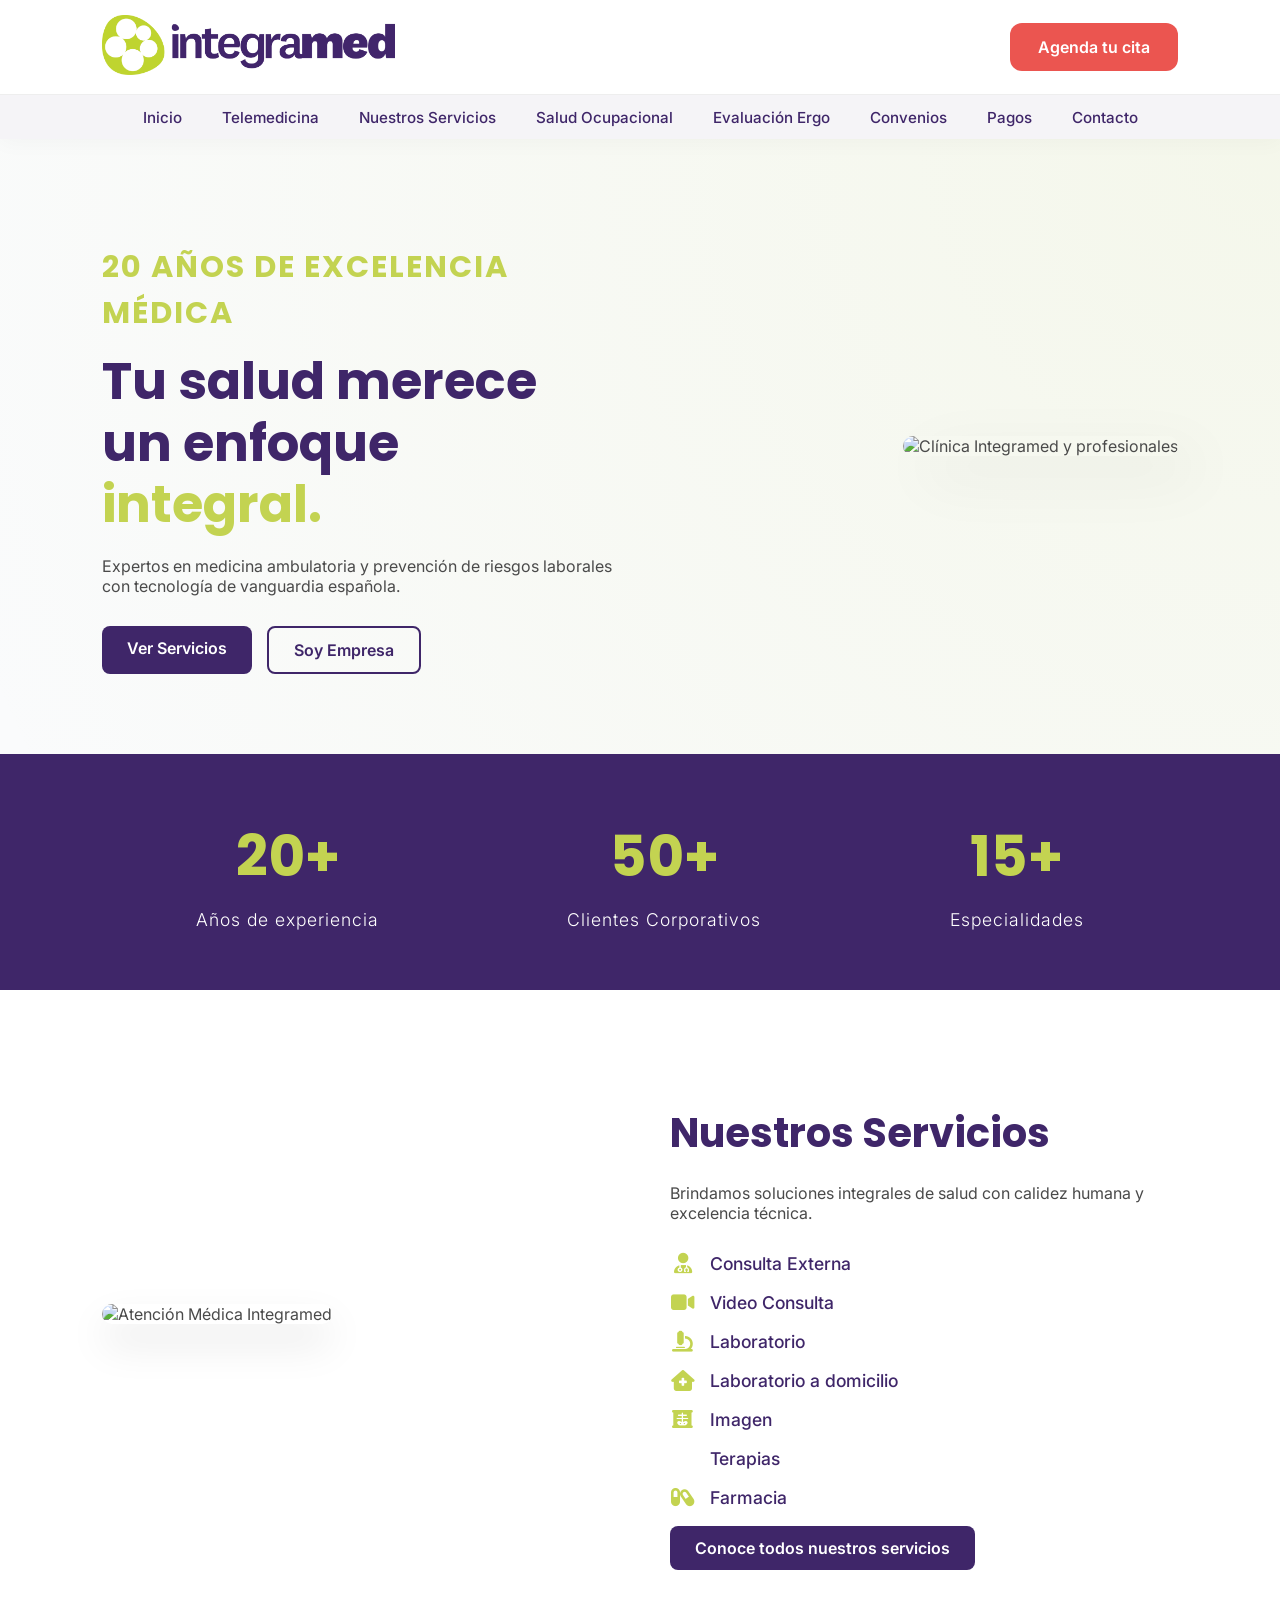
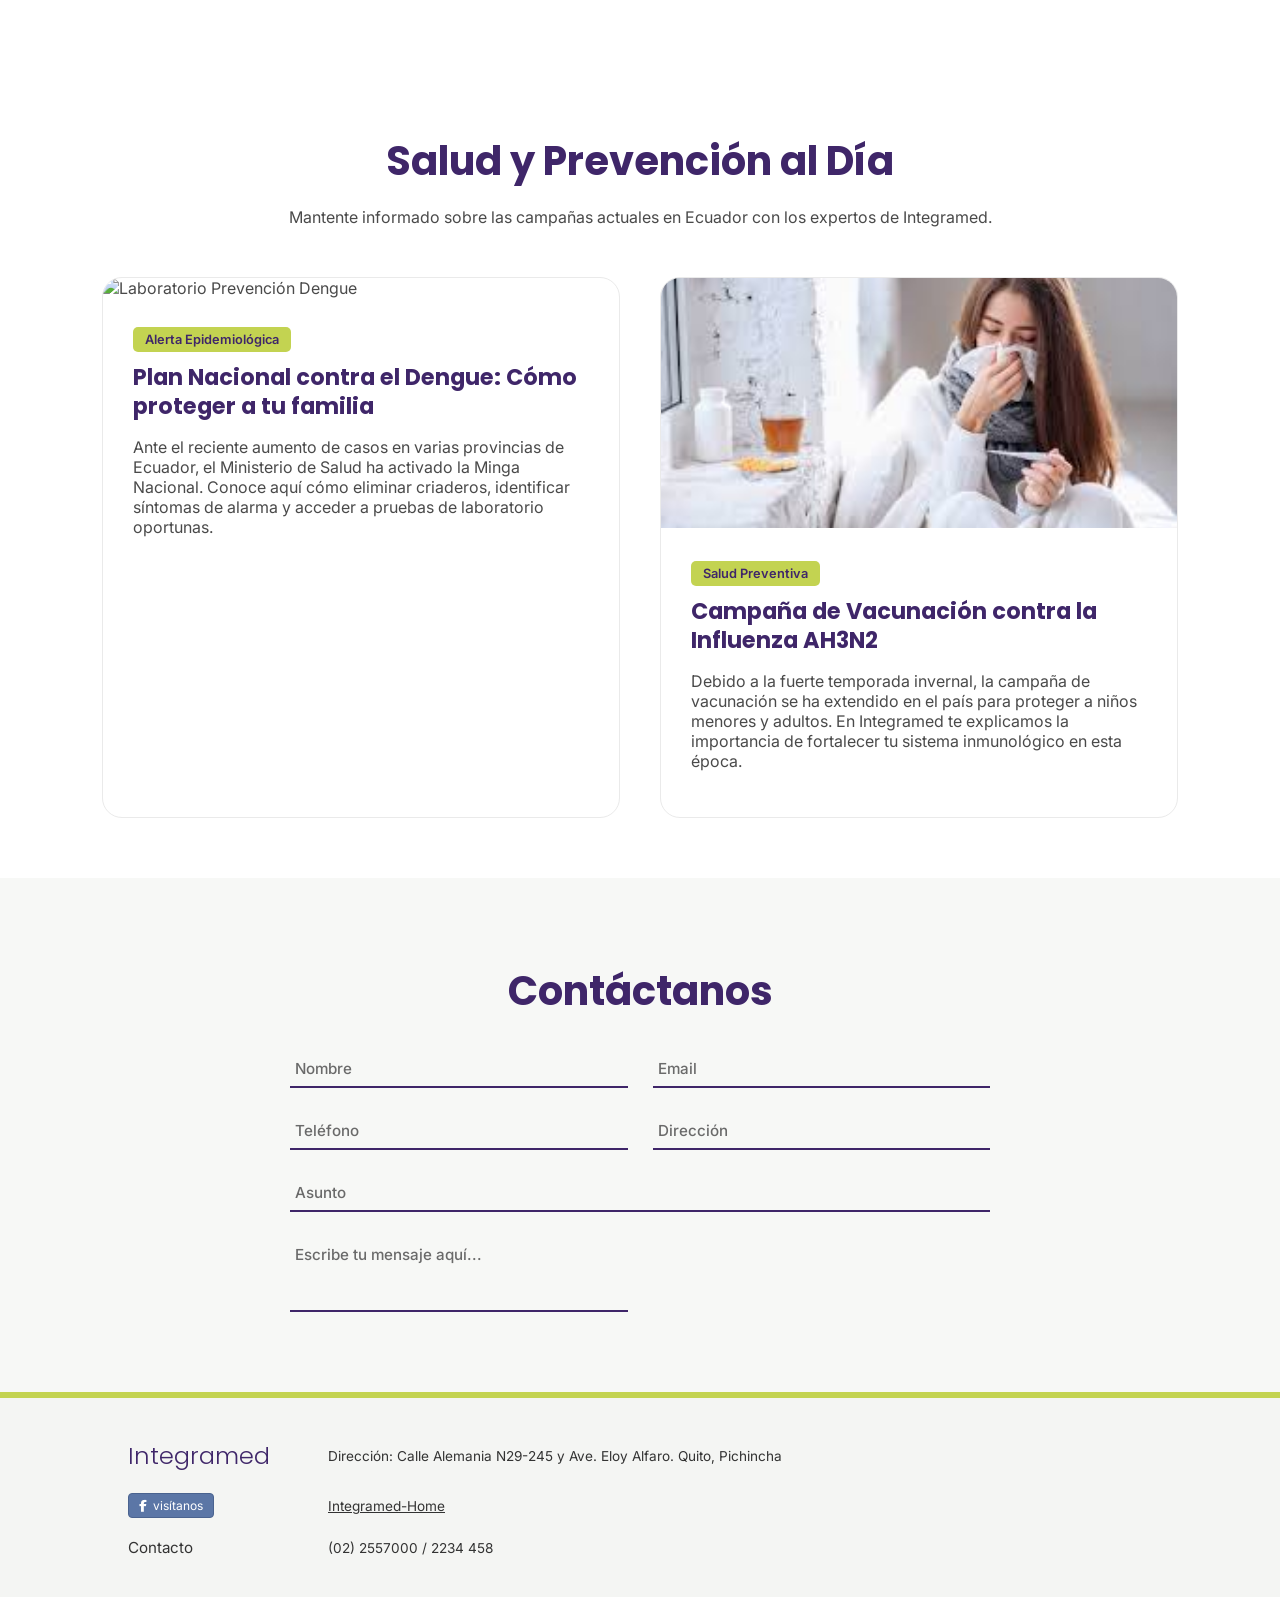
==== commit be7cdb20: "Add files via upload" ====
--- a/index.html
+++ b/index.html
@@ -8,6 +8,17 @@
     <link href="https://fonts.googleapis.com/css2?family=Inter:wght@300;400;600&family=Poppins:wght@300;400;700&display=swap" rel="stylesheet">
     <link rel="stylesheet" href="https://cdnjs.cloudflare.com/ajax/libs/font-awesome/6.4.0/css/all.min.css">
 <script defer src="/_vercel/insights/script.js"></script></head>
+
+<!-- Google tag (gtag.js) -->
+<script async src="https://www.googletagmanager.com/gtag/js?id=G-PBLYCHK1Q7"></script>
+<script>
+  window.dataLayer = window.dataLayer || [];
+  function gtag(){dataLayer.push(arguments);}
+  gtag('js', new Date());
+
+  gtag('config', 'G-PBLYCHK1Q7');
+</script>
+
 <body>
 
     <!-- HEADER PREMIUM -->
--- a/style.css
+++ b/style.css
@@ -187,6 +187,69 @@
 .benefit-box li { margin-bottom: 15px; font-size: 1.1rem; display: flex; gap: 10px; }
 .benefit-box li::before { content: "✔"; color: var(--verde); font-weight: bold; }
 
+/* =========================================
+   ESTILOS NUEVA SECCIÓN SERVICIOS EN HOME
+========================================= */
+.servicios-home {
+    padding: 80px 8%;
+    background: white;
+}
+
+.servicios-home-container {
+    display: flex;
+    align-items: center;
+    gap: 60px;
+}
+
+.servicios-home-image {
+    flex: 1;
+}
+
+.servicios-home-image img {
+    width: 100%;
+    border-radius: 30px;
+    box-shadow: 0 20px 40px rgba(0,0,0,0.1);
+}
+
+.servicios-home-text {
+    flex: 1;
+}
+
+.servicios-home-list {
+    list-style: none;
+    padding: 0;
+    margin: 30px 0;
+}
+
+.servicios-home-list li {
+    margin-bottom: 18px;
+    font-size: 1.1rem;
+    font-weight: 500;
+    color: var(--morado);
+    display: flex;
+    align-items: center;
+    gap: 15px;
+}
+
+.servicios-home-list i {
+    color: var(--verde);
+    font-size: 1.3rem;
+    width: 25px;
+    text-align: center;
+}
+
+/* Ajuste móvil para esta sección */
+@media (max-width: 768px) {
+    .servicios-home-container {
+        flex-direction: column;
+        text-align: center;
+        gap: 30px;
+    }
+    .servicios-home-list li {
+        justify-content: center;
+    }
+}
+
 /* ========================================================
    OPTIMIZACIÓN PROFUNDA PARA CELULARES (RESPONSIVE) 
 ======================================================== */
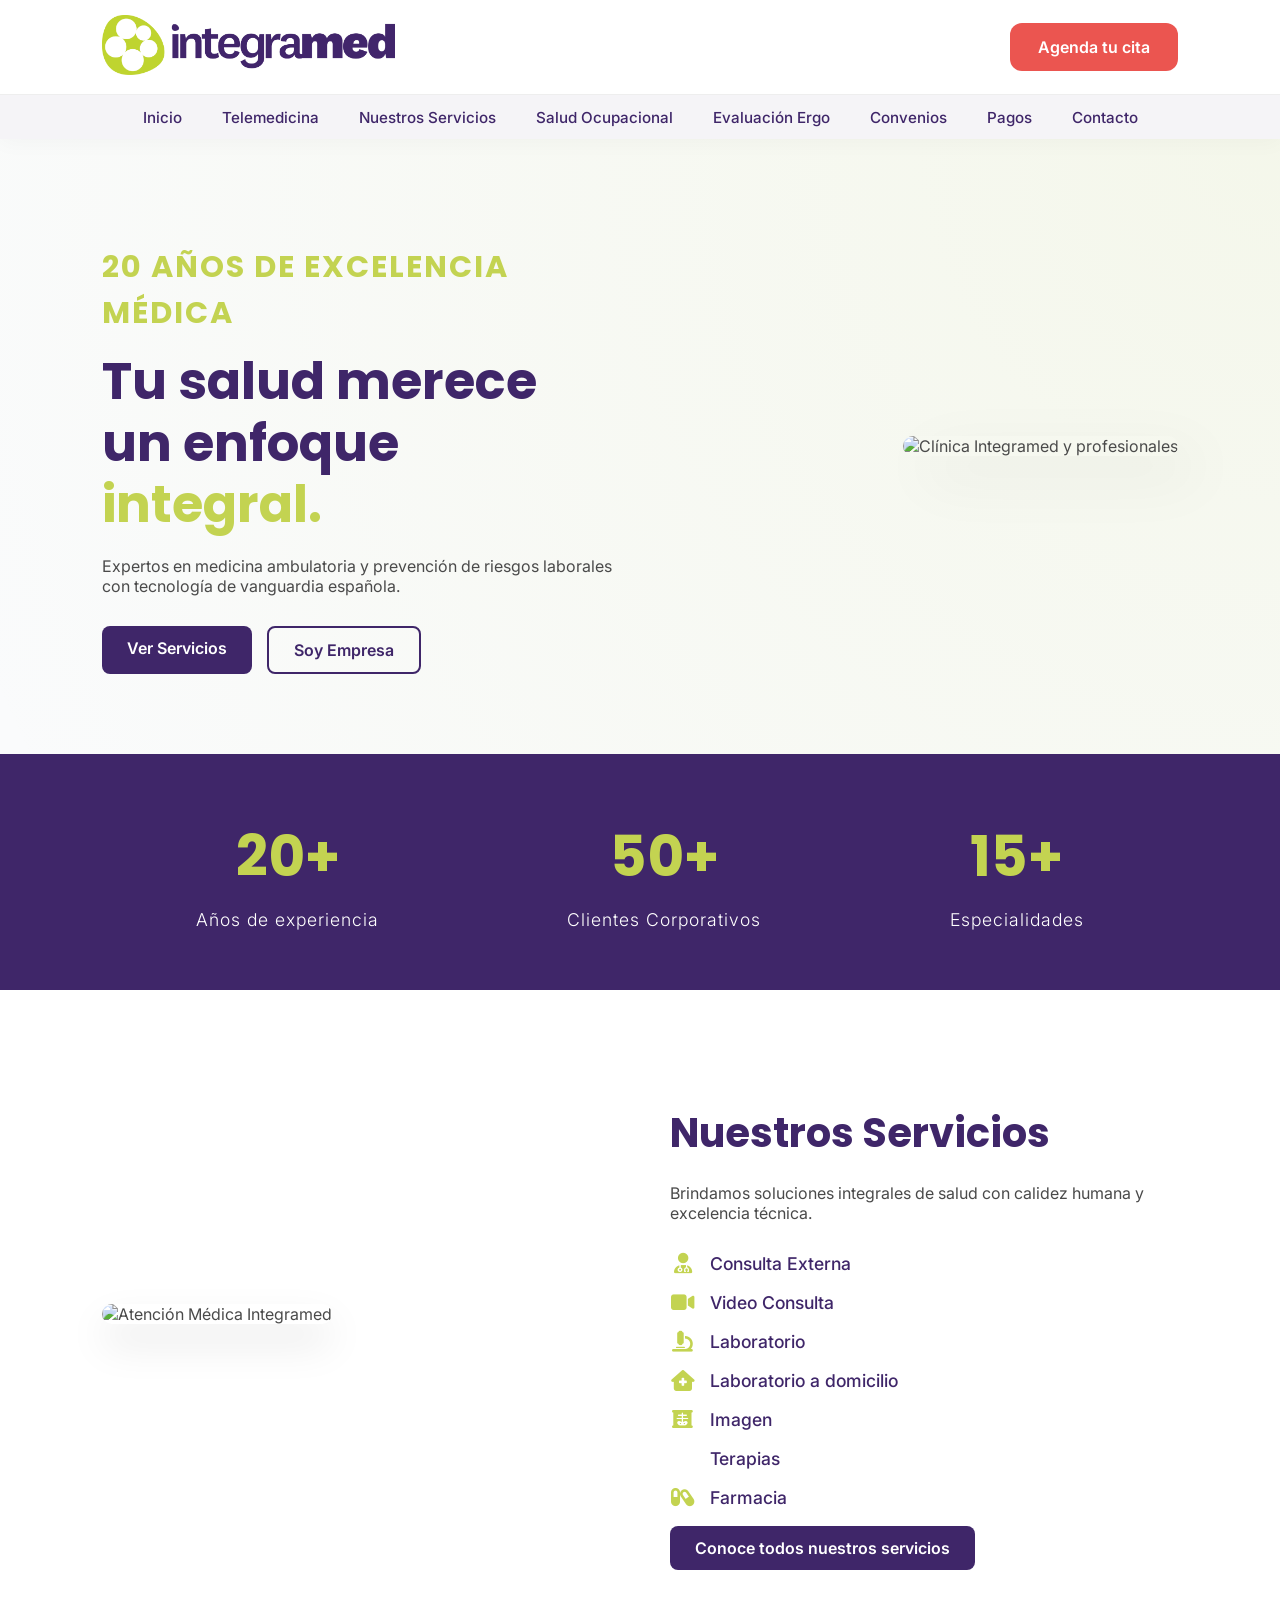
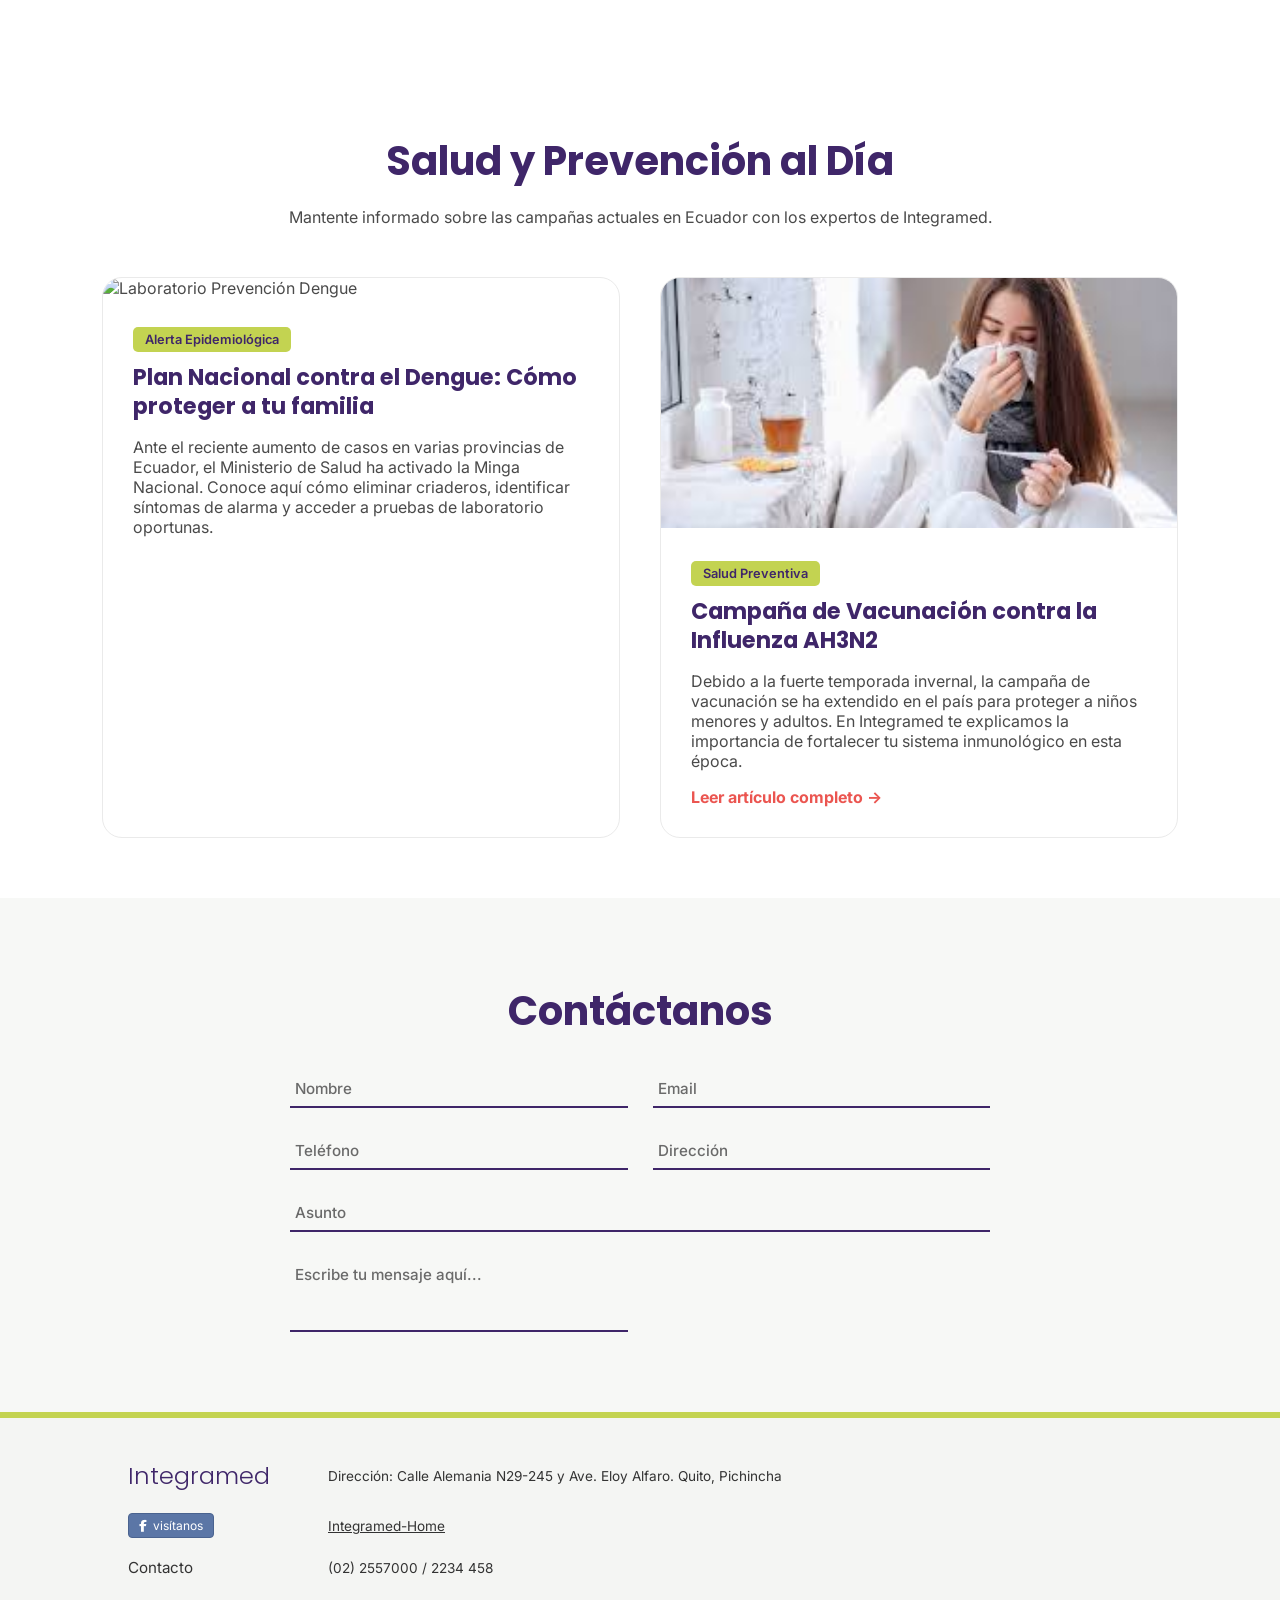
==== commit ab5652c1: "Add files via upload" ====
--- a/index.html
+++ b/index.html
@@ -9,14 +9,22 @@
     <link rel="stylesheet" href="https://cdnjs.cloudflare.com/ajax/libs/font-awesome/6.4.0/css/all.min.css">
 <script defer src="/_vercel/insights/script.js"></script></head>
 
+<!-- Favicon -->
+<link rel="stylesheet" href="style.css">
+    <!-- Línea para el logo en la pestaña -->
+    <link rel="icon" type="image/png" href="img/favicon.png">
+    
+    <!-- Opcional: Para que se vea bien cuando alguien guarda tu web en un iPhone -->
+    <link rel="apple-touch-icon" href="img/favicon.png">
+
 <!-- Google tag (gtag.js) -->
-<script async src="https://www.googletagmanager.com/gtag/js?id=G-PBLYCHK1Q7"></script>
+<script async src="https://www.googletagmanager.com/gtag/js?id=G-JJNX6JN4CL"></script>
 <script>
   window.dataLayer = window.dataLayer || [];
   function gtag(){dataLayer.push(arguments);}
   gtag('js', new Date());
 
-  gtag('config', 'G-PBLYCHK1Q7');
+  gtag('config', 'G-JJNX6JN4CL');
 </script>
 
 <body>
@@ -28,7 +36,7 @@
                 <img src="img/logo.png" alt="Integramed Logo">
             </div>
             <div class="cta-group">
-    <a href="https://wa.me/593960520001" target="_blank" class="btn-agenda">Agenda tu cita</a>
+    <a href="https://wa.me/593960520001" target="_blank" class="btn-agenda" onclick="gtag('event', 'click_whatsapp', {'event_category': 'contacto', 'event_label': 'boton_header'});">Agenda tu cita</a>
             </div>
         </div>
         <nav class="main-nav">
@@ -40,7 +48,7 @@
                 <li><a href="evaluacion-ergo.html">Evaluación Ergo</a></li>
                 <li><a href="convenios.html">Convenios</a></li>
                 <li><a href="#">Pagos</a></li>
-                <li><a href="https://wa.me/593960520001" target="_blank">Contacto</a></li>
+                <li><a href="https://wa.me/593960520001" target="_blank" onclick="gtag('event', 'click_whatsapp', {'event_category': 'contacto', 'event_label': 'menu_navegacion'});">Contacto</a></li>
             </ul>
         </nav>
     </header>
@@ -139,7 +147,7 @@
         <span class="blog-category">Salud Preventiva</span>
         <h3>Campaña de Vacunación contra la Influenza AH3N2</h3>
         <p>Debido a la fuerte temporada invernal, la campaña de vacunación se ha extendido en el país para proteger a niños menores y adultos. En Integramed te explicamos la importancia de fortalecer tu sistema inmunológico en esta época.</p>
-        <a href="https://wa.me/593960520001" target="_blank" class="btn-link"><!--Leer artículo completo →--></a>
+        <a href="https://wa.me/593960520001" target="_blank" class="btn-link" onclick="gtag('event', 'click_whatsapp', {'event_category': 'contacto', 'event_label': 'blog_influenza'});">Leer artículo completo →</a>
     </div>
 </article>
         </div>
